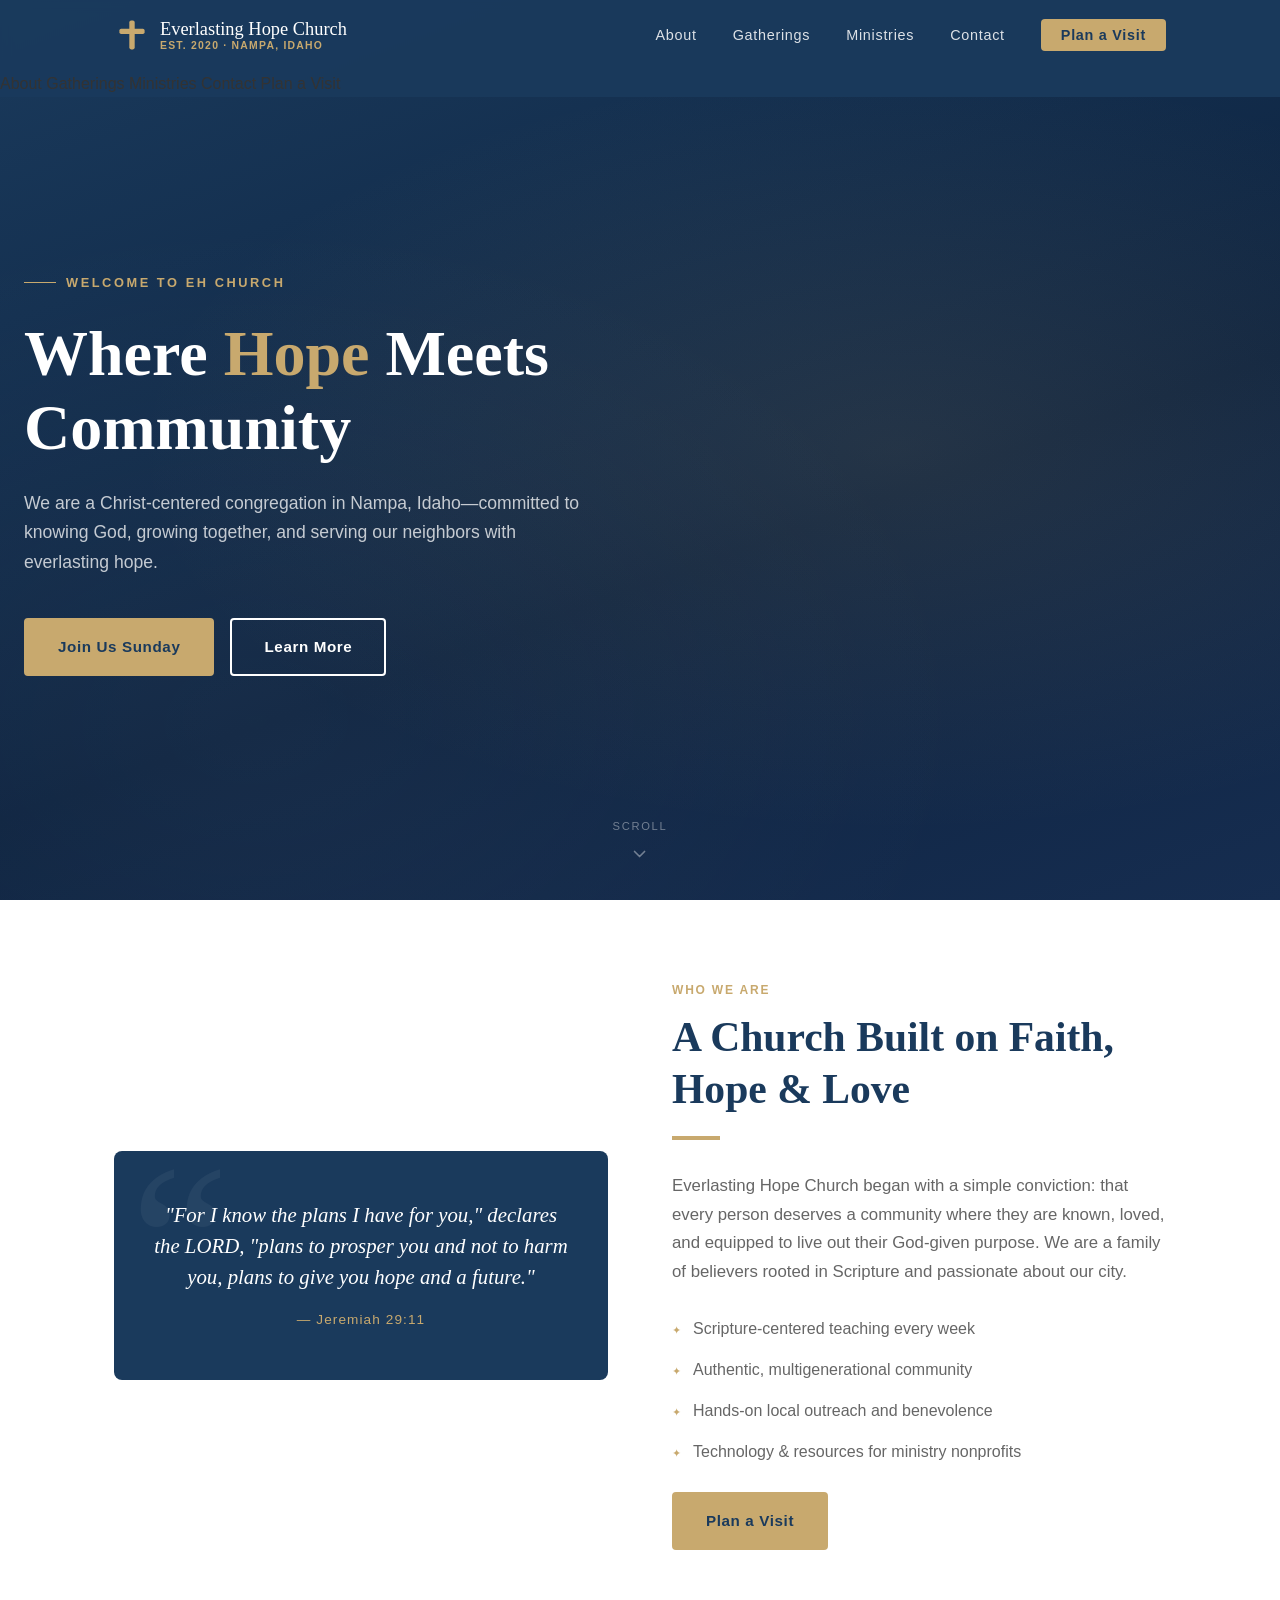
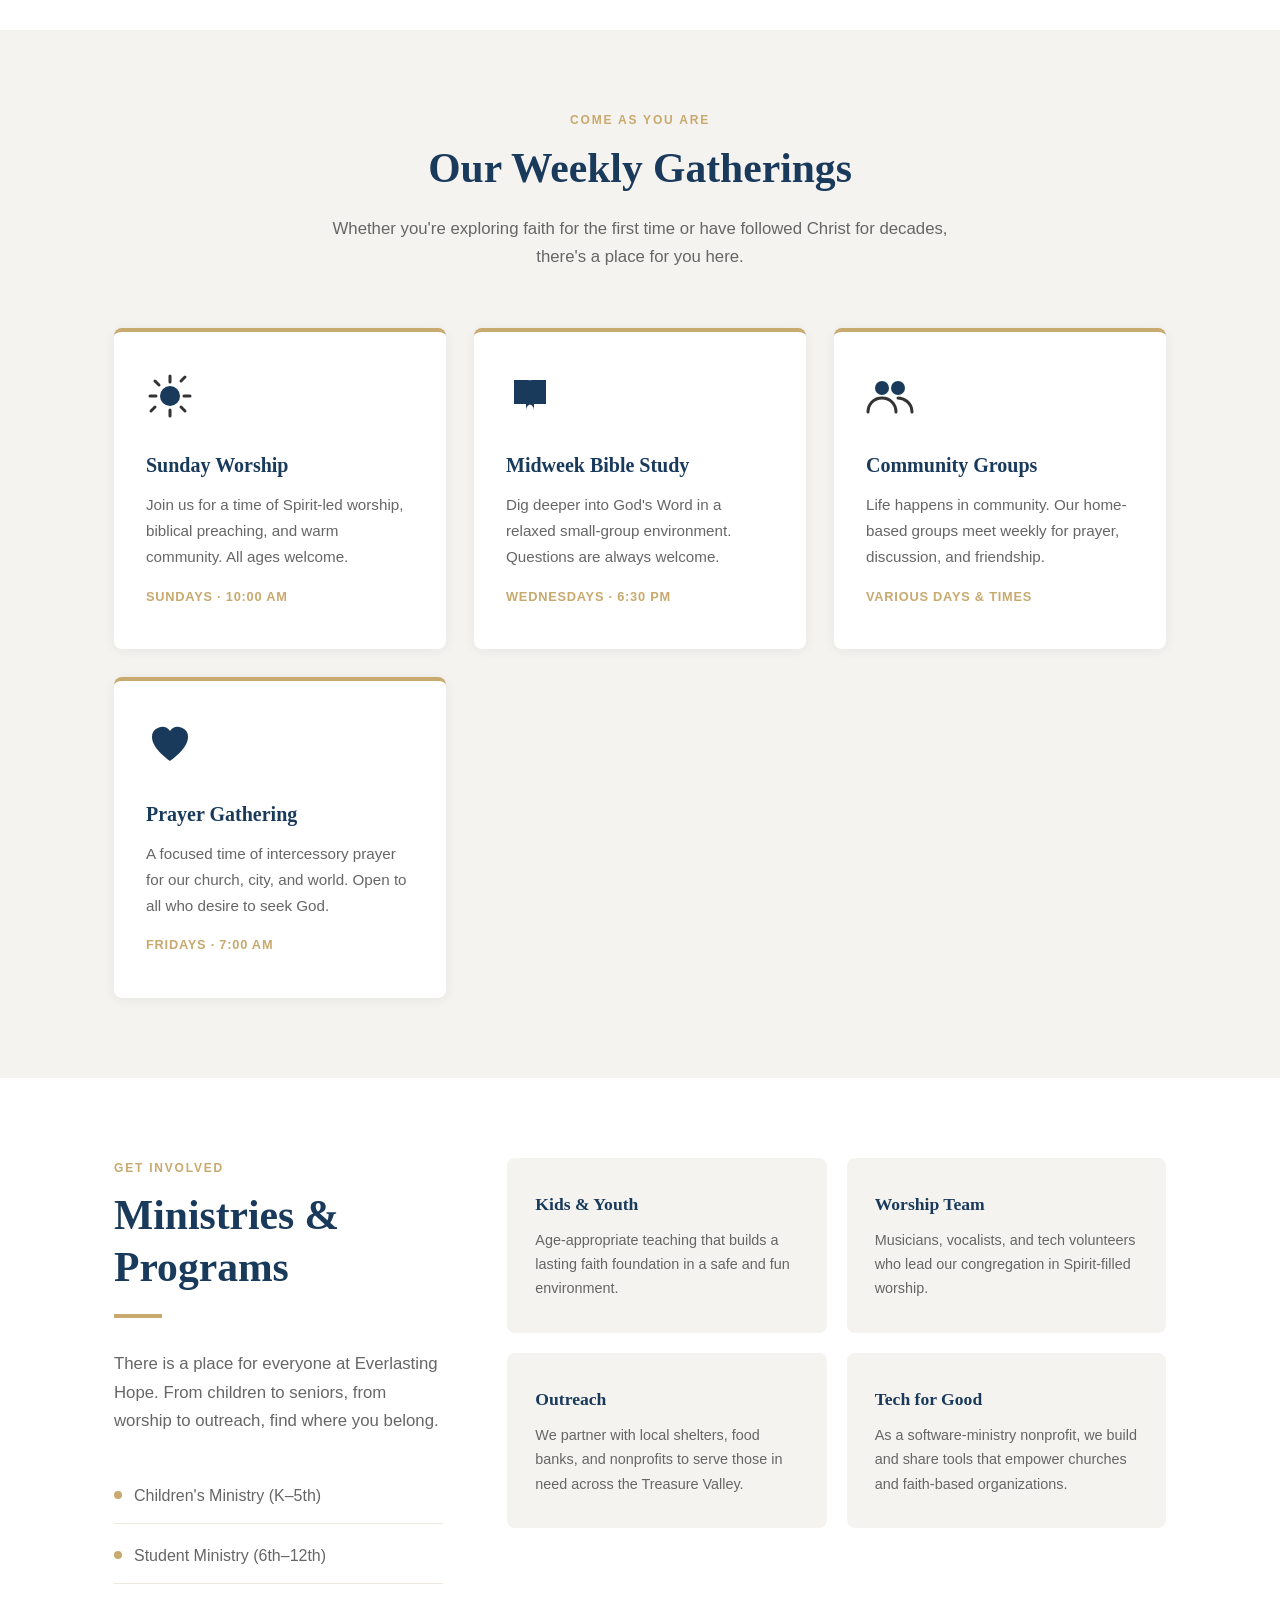
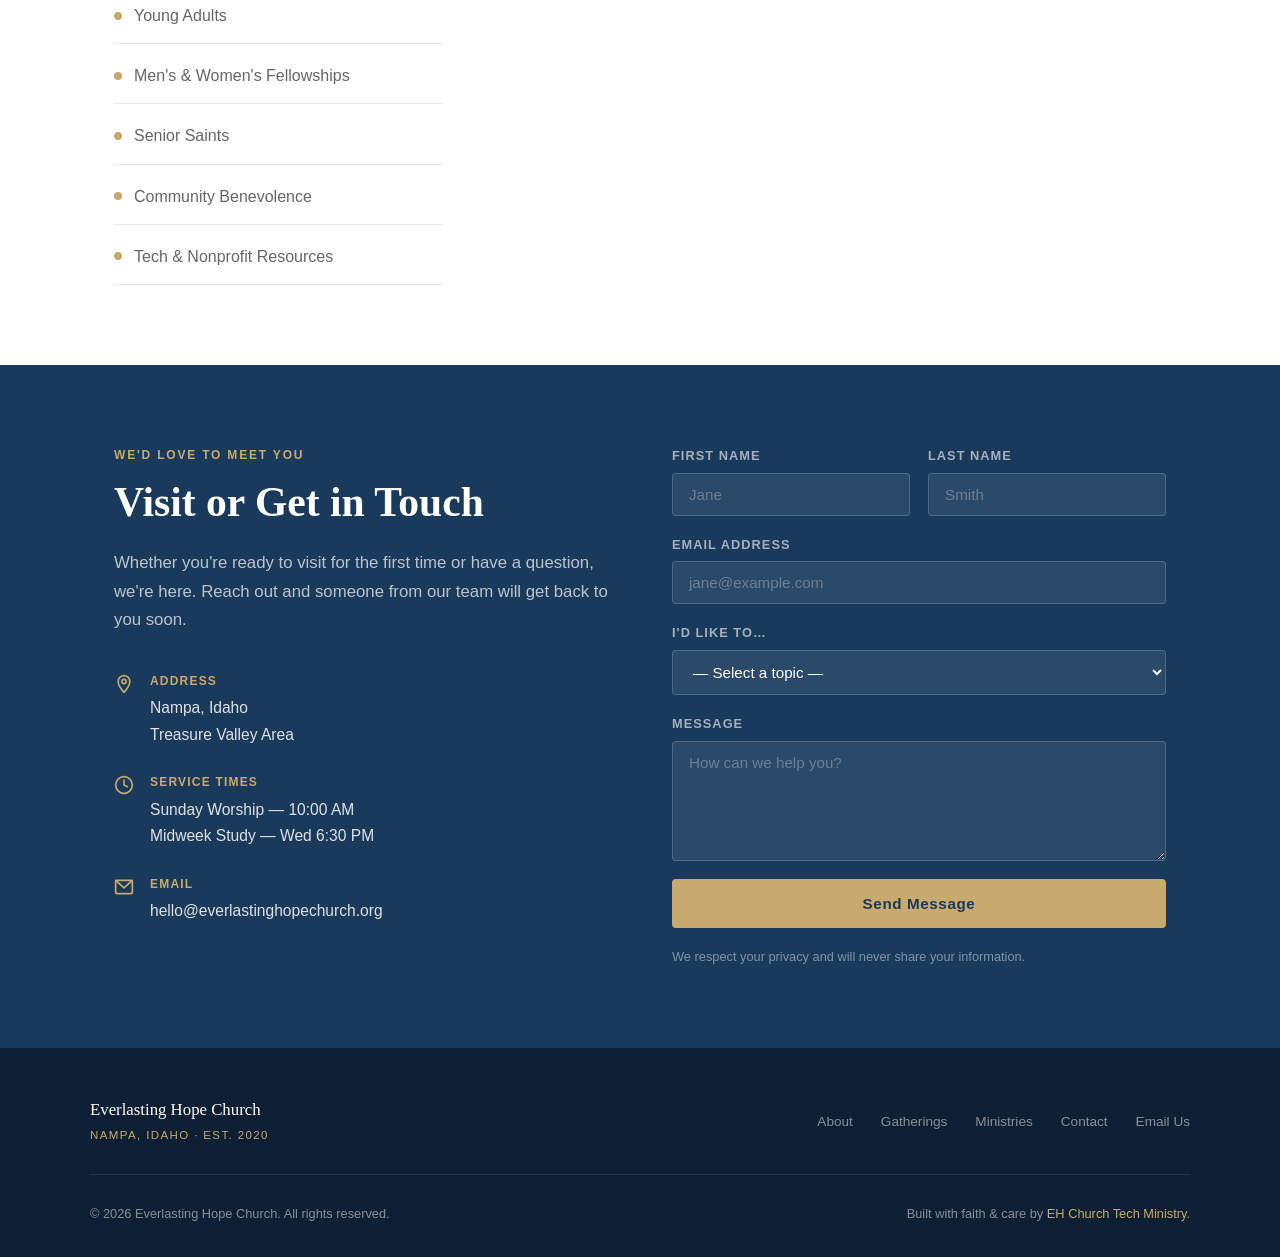
==== index.html @ 094ec0a5 "Add Everlasting Hope Church website (index.html, styles.css, script.js) Co-authored-by: tylerhuffake" ====
<!DOCTYPE html>
<html lang="en">
<head>
  <meta charset="UTF-8" />
  <meta name="viewport" content="width=device-width, initial-scale=1.0" />
  <meta name="description" content="Everlasting Hope Church — A community of faith, hope, and love in Christ. Join us for worship, community, and ministry." />
  <title>Everlasting Hope Church</title>
  <link rel="stylesheet" href="styles.css" />
  <link rel="icon" type="image/svg+xml" href="data:image/svg+xml,<svg xmlns='http://www.w3.org/2000/svg' viewBox='0 0 24 24'><rect width='24' height='24' rx='4' fill='%231a3a5c'/><path d='M12 3v18M7 8h10' stroke='%23c8a96e' stroke-width='2' stroke-linecap='round'/></svg>" />
</head>
<body>

  <!-- ===== Header / Navigation ===== -->
  <header class="site-header" role="banner">
    <div class="container">
      <nav class="nav" aria-label="Primary navigation">

        <a href="#home" class="nav-logo" aria-label="Everlasting Hope Church — home">
          <!-- Cross icon -->
          <svg class="nav-logo-icon" viewBox="0 0 40 40" xmlns="http://www.w3.org/2000/svg" aria-hidden="true">
            <rect x="17" y="4" width="6" height="32" rx="2"/>
            <rect x="6" y="13" width="28" height="6" rx="2"/>
          </svg>
          <div class="nav-logo-text">
            Everlasting Hope Church
            <span>Est. 2020 · Nampa, Idaho</span>
          </div>
        </a>

        <ul class="nav-links" role="list">
          <li><a href="#about">About</a></li>
          <li><a href="#services">Gatherings</a></li>
          <li><a href="#ministries">Ministries</a></li>
          <li><a href="#contact">Contact</a></li>
          <li><a href="#contact" class="nav-cta">Plan a Visit</a></li>
        </ul>

        <button class="nav-toggle" aria-label="Toggle menu" aria-expanded="false" aria-controls="mobile-menu">
          <span></span><span></span><span></span>
        </button>
      </nav>
    </div>

    <!-- Mobile menu -->
    <nav class="nav-mobile-menu" id="mobile-menu" aria-label="Mobile navigation">
      <a href="#about">About</a>
      <a href="#services">Gatherings</a>
      <a href="#ministries">Ministries</a>
      <a href="#contact">Contact</a>
      <a href="#contact">Plan a Visit</a>
    </nav>
  </header>

  <main>

    <!-- ===== Hero ===== -->
    <section id="home" class="hero" aria-label="Welcome">
      <div class="hero-content">
        <div class="hero-eyebrow">Welcome to EH Church</div>

        <h1 class="hero-title">
          Where <em>Hope</em> Meets<br />
          Community
        </h1>

        <p class="hero-desc">
          We are a Christ-centered congregation in Nampa, Idaho—committed to
          knowing God, growing together, and serving our neighbors with
          everlasting hope.
        </p>

        <div class="hero-actions">
          <a href="#services" class="btn btn-primary">Join Us Sunday</a>
          <a href="#about" class="btn btn-outline">Learn More</a>
        </div>
      </div>

      <div class="hero-scroll" aria-hidden="true">
        Scroll
        <svg viewBox="0 0 24 24" fill="none" xmlns="http://www.w3.org/2000/svg">
          <polyline points="6 9 12 15 18 9" stroke-width="2" stroke-linecap="round" stroke-linejoin="round"/>
        </svg>
      </div>
    </section>

    <!-- ===== About ===== -->
    <section id="about" class="about" aria-labelledby="about-title">
      <div class="container about-inner">

        <div class="about-visual">
          <div class="about-card">
            <p class="about-verse">
              "For I know the plans I have for you," declares the LORD,
              "plans to prosper you and not to harm you, plans to give you
              hope and a future."
            </p>
            <p class="about-verse-ref">— Jeremiah 29:11</p>
          </div>
        </div>

        <div class="about-text">
          <span class="section-label">Who We Are</span>
          <h2 class="section-title" id="about-title">A Church Built on Faith, Hope &amp; Love</h2>
          <div class="about-accent-bar"></div>
          <p class="section-body">
            Everlasting Hope Church began with a simple conviction: that every
            person deserves a community where they are known, loved, and
            equipped to live out their God-given purpose. We are a family of
            believers rooted in Scripture and passionate about our city.
          </p>

          <ul class="about-list" aria-label="Our core values">
            <li>Scripture-centered teaching every week</li>
            <li>Authentic, multigenerational community</li>
            <li>Hands-on local outreach and benevolence</li>
            <li>Technology &amp; resources for ministry nonprofits</li>
          </ul>

          <br />
          <a href="#contact" class="btn btn-primary">Plan a Visit</a>
        </div>

      </div>
    </section>

    <!-- ===== Services / Gatherings ===== -->
    <section id="services" class="services" aria-labelledby="services-title">
      <div class="container">
        <div class="services-header">
          <span class="section-label">Come As You Are</span>
          <h2 class="section-title" id="services-title">Our Weekly Gatherings</h2>
          <p class="section-body">
            Whether you're exploring faith for the first time or have followed
            Christ for decades, there's a place for you here.
          </p>
        </div>

        <div class="services-grid">

          <article class="service-card">
            <!-- Sun icon -->
            <svg class="service-icon" viewBox="0 0 48 48" xmlns="http://www.w3.org/2000/svg" aria-hidden="true">
              <circle cx="24" cy="24" r="10"/>
              <line x1="24" y1="4"  x2="24" y2="10" stroke="currentColor" stroke-width="3" stroke-linecap="round"/>
              <line x1="24" y1="38" x2="24" y2="44" stroke="currentColor" stroke-width="3" stroke-linecap="round"/>
              <line x1="4"  y1="24" x2="10" y2="24" stroke="currentColor" stroke-width="3" stroke-linecap="round"/>
              <line x1="38" y1="24" x2="44" y2="24" stroke="currentColor" stroke-width="3" stroke-linecap="round"/>
              <line x1="9"  y1="9"  x2="13" y2="13" stroke="currentColor" stroke-width="3" stroke-linecap="round"/>
              <line x1="35" y1="35" x2="39" y2="39" stroke="currentColor" stroke-width="3" stroke-linecap="round"/>
              <line x1="35" y1="9"  x2="39" y2="5"  stroke="currentColor" stroke-width="3" stroke-linecap="round"/>
              <line x1="9"  y1="35" x2="5"  y2="39" stroke="currentColor" stroke-width="3" stroke-linecap="round"/>
            </svg>
            <h3>Sunday Worship</h3>
            <p>Join us for a time of Spirit-led worship, biblical preaching, and warm community. All ages welcome.</p>
            <span class="service-time">Sundays · 10:00 AM</span>
          </article>

          <article class="service-card">
            <!-- Book icon -->
            <svg class="service-icon" viewBox="0 0 48 48" xmlns="http://www.w3.org/2000/svg" aria-hidden="true">
              <path d="M8 8h14a6 6 0 0 1 6 6v24a6 6 0 0 0-6-6H8V8z"/>
              <path d="M40 8H26a6 6 0 0 0-6 6v24a6 6 0 0 1 6-6h14V8z"/>
            </svg>
            <h3>Midweek Bible Study</h3>
            <p>Dig deeper into God's Word in a relaxed small-group environment. Questions are always welcome.</p>
            <span class="service-time">Wednesdays · 6:30 PM</span>
          </article>

          <article class="service-card">
            <!-- People icon -->
            <svg class="service-icon" viewBox="0 0 48 48" xmlns="http://www.w3.org/2000/svg" aria-hidden="true">
              <circle cx="16" cy="16" r="7"/>
              <circle cx="32" cy="16" r="7"/>
              <path d="M2 40c0-8 6-14 14-14s14 6 14 14" stroke="currentColor" stroke-width="3" fill="none" stroke-linecap="round"/>
              <path d="M32 26c5 0 14 4 14 14" stroke="currentColor" stroke-width="3" fill="none" stroke-linecap="round"/>
            </svg>
            <h3>Community Groups</h3>
            <p>Life happens in community. Our home-based groups meet weekly for prayer, discussion, and friendship.</p>
            <span class="service-time">Various days &amp; times</span>
          </article>

          <article class="service-card">
            <!-- Heart icon -->
            <svg class="service-icon" viewBox="0 0 48 48" xmlns="http://www.w3.org/2000/svg" aria-hidden="true">
              <path d="M24 40S6 28 6 16a10 10 0 0 1 18-6 10 10 0 0 1 18 6c0 12-18 24-18 24z"/>
            </svg>
            <h3>Prayer Gathering</h3>
            <p>A focused time of intercessory prayer for our church, city, and world. Open to all who desire to seek God.</p>
            <span class="service-time">Fridays · 7:00 AM</span>
          </article>

        </div>
      </div>
    </section>

    <!-- ===== Ministries ===== -->
    <section id="ministries" class="ministries" aria-labelledby="ministries-title">
      <div class="container ministries-inner">

        <div>
          <span class="section-label">Get Involved</span>
          <h2 class="section-title" id="ministries-title">Ministries &amp; Programs</h2>
          <div class="about-accent-bar"></div>
          <p class="section-body">
            There is a place for everyone at Everlasting Hope. From children
            to seniors, from worship to outreach, find where you belong.
          </p>
          <ul class="ministries-list" aria-label="Ministry list">
            <li>Children's Ministry (K–5th)</li>
            <li>Student Ministry (6th–12th)</li>
            <li>Young Adults</li>
            <li>Men's &amp; Women's Fellowships</li>
            <li>Senior Saints</li>
            <li>Community Benevolence</li>
            <li>Tech &amp; Nonprofit Resources</li>
          </ul>
        </div>

        <div class="min-cards">
          <div class="min-card">
            <h4>Kids &amp; Youth</h4>
            <p>Age-appropriate teaching that builds a lasting faith foundation in a safe and fun environment.</p>
          </div>
          <div class="min-card">
            <h4>Worship Team</h4>
            <p>Musicians, vocalists, and tech volunteers who lead our congregation in Spirit-filled worship.</p>
          </div>
          <div class="min-card">
            <h4>Outreach</h4>
            <p>We partner with local shelters, food banks, and nonprofits to serve those in need across the Treasure Valley.</p>
          </div>
          <div class="min-card">
            <h4>Tech for Good</h4>
            <p>As a software-ministry nonprofit, we build and share tools that empower churches and faith-based organizations.</p>
          </div>
        </div>

      </div>
    </section>

    <!-- ===== Contact ===== -->
    <section id="contact" class="contact" aria-labelledby="contact-title">
      <div class="container contact-inner">

        <div>
          <span class="section-label">We'd Love to Meet You</span>
          <h2 class="section-title" id="contact-title">Visit or Get in Touch</h2>
          <p class="section-body">
            Whether you're ready to visit for the first time or have a
            question, we're here. Reach out and someone from our team will
            get back to you soon.
          </p>

          <div class="contact-details">

            <div class="contact-item">
              <!-- Location icon -->
              <svg class="contact-item-icon" viewBox="0 0 24 24" fill="none" xmlns="http://www.w3.org/2000/svg" aria-hidden="true">
                <path d="M12 2C8.13 2 5 5.13 5 9c0 5.25 7 13 7 13s7-7.75 7-13c0-3.87-3.13-7-7-7z" stroke-width="2" stroke-linecap="round" stroke-linejoin="round"/>
                <circle cx="12" cy="9" r="2.5" stroke-width="2"/>
              </svg>
              <div>
                <div class="contact-item-label">Address</div>
                <div class="contact-item-value">Nampa, Idaho<br />Treasure Valley Area</div>
              </div>
            </div>

            <div class="contact-item">
              <!-- Clock icon -->
              <svg class="contact-item-icon" viewBox="0 0 24 24" fill="none" xmlns="http://www.w3.org/2000/svg" aria-hidden="true">
                <circle cx="12" cy="12" r="10" stroke-width="2"/>
                <polyline points="12 6 12 12 16 14" stroke-width="2" stroke-linecap="round" stroke-linejoin="round"/>
              </svg>
              <div>
                <div class="contact-item-label">Service Times</div>
                <div class="contact-item-value">Sunday Worship — 10:00 AM<br />Midweek Study — Wed 6:30 PM</div>
              </div>
            </div>

            <div class="contact-item">
              <!-- Email icon -->
              <svg class="contact-item-icon" viewBox="0 0 24 24" fill="none" xmlns="http://www.w3.org/2000/svg" aria-hidden="true">
                <rect x="2" y="4" width="20" height="16" rx="2" stroke-width="2"/>
                <polyline points="2 4 12 13 22 4" stroke-width="2" stroke-linecap="round" stroke-linejoin="round"/>
              </svg>
              <div>
                <div class="contact-item-label">Email</div>
                <div class="contact-item-value">
                  <a href="mailto:hello@everlastinghopechurch.org" style="color:rgba(255,255,255,0.85);">hello@everlastinghopechurch.org</a>
                </div>
              </div>
            </div>

          </div>
        </div>

        <!-- Contact Form -->
        <form class="contact-form" aria-label="Contact form" novalidate>
          <div class="form-row">
            <div class="form-group">
              <label for="first-name">First Name</label>
              <input type="text" id="first-name" name="first_name" placeholder="Jane" required />
            </div>
            <div class="form-group">
              <label for="last-name">Last Name</label>
              <input type="text" id="last-name" name="last_name" placeholder="Smith" required />
            </div>
          </div>

          <div class="form-group">
            <label for="email">Email Address</label>
            <input type="email" id="email" name="email" placeholder="jane@example.com" required />
          </div>

          <div class="form-group">
            <label for="topic">I'd like to…</label>
            <select id="topic" name="topic">
              <option value="">— Select a topic —</option>
              <option value="visit">Plan my first visit</option>
              <option value="prayer">Request prayer</option>
              <option value="ministries">Learn about ministries</option>
              <option value="tech">Tech &amp; nonprofit resources</option>
              <option value="other">Something else</option>
            </select>
          </div>

          <div class="form-group">
            <label for="message">Message</label>
            <textarea id="message" name="message" placeholder="How can we help you?"></textarea>
          </div>

          <button type="submit" class="btn btn-primary">Send Message</button>
          <p class="form-notice">We respect your privacy and will never share your information.</p>
        </form>

      </div>
    </section>

  </main>

  <!-- ===== Footer ===== -->
  <footer class="site-footer" role="contentinfo">
    <div class="footer-inner">
      <div class="footer-brand">
        Everlasting Hope Church
        <span>Nampa, Idaho · Est. 2020</span>
      </div>
      <ul class="footer-links" role="list">
        <li><a href="#about">About</a></li>
        <li><a href="#services">Gatherings</a></li>
        <li><a href="#ministries">Ministries</a></li>
        <li><a href="#contact">Contact</a></li>
        <li><a href="mailto:hello@everlastinghopechurch.org">Email Us</a></li>
      </ul>
    </div>
    <div class="footer-bottom">
      <p>&copy; <span id="year">2026</span> Everlasting Hope Church. All rights reserved.</p>
      <p>Built with faith &amp; care by <a href="#home">EH Church Tech Ministry</a>.</p>
    </div>
  </footer>

  <script src="script.js"></script>
  <script>document.getElementById('year').textContent = new Date().getFullYear();</script>

</body>
</html>
---- styles.css ----
/* ===== Base & Reset ===== */
*, *::before, *::after {
  box-sizing: border-box;
  margin: 0;
  padding: 0;
}

:root {
  --color-primary:   #1a3a5c;
  --color-accent:    #c8a96e;
  --color-light:     #f5f3ef;
  --color-white:     #ffffff;
  --color-text:      #333333;
  --color-muted:     #666666;
  --font-heading:    'Georgia', serif;
  --font-body:       'Helvetica Neue', Arial, sans-serif;
  --max-width:       1100px;
  --section-padding: 80px 24px;
}

html {
  scroll-behavior: smooth;
}

body {
  font-family: var(--font-body);
  color: var(--color-text);
  background-color: var(--color-white);
  line-height: 1.7;
}

img {
  max-width: 100%;
  display: block;
}

a {
  color: inherit;
  text-decoration: none;
}

/* ===== Utility ===== */
.container {
  max-width: var(--max-width);
  margin: 0 auto;
  padding: 0 24px;
}

.section-label {
  display: block;
  font-size: 0.75rem;
  letter-spacing: 0.15em;
  text-transform: uppercase;
  color: var(--color-accent);
  margin-bottom: 12px;
  font-weight: 600;
}

.section-title {
  font-family: var(--font-heading);
  font-size: clamp(1.8rem, 4vw, 2.6rem);
  color: var(--color-primary);
  line-height: 1.25;
  margin-bottom: 20px;
}

.section-body {
  color: var(--color-muted);
  max-width: 640px;
  font-size: 1.05rem;
}

.btn {
  display: inline-block;
  padding: 14px 32px;
  border-radius: 4px;
  font-size: 0.95rem;
  font-weight: 600;
  letter-spacing: 0.04em;
  cursor: pointer;
  transition: background 0.2s, color 0.2s, transform 0.15s;
  border: 2px solid transparent;
}

.btn:hover {
  transform: translateY(-2px);
}

.btn-primary {
  background: var(--color-accent);
  color: var(--color-primary);
  border-color: var(--color-accent);
}

.btn-primary:hover {
  background: #b8945a;
  border-color: #b8945a;
}

.btn-outline {
  background: transparent;
  color: var(--color-white);
  border-color: var(--color-white);
}

.btn-outline:hover {
  background: rgba(255,255,255,0.15);
}

/* ===== Navigation ===== */
.site-header {
  position: fixed;
  top: 0;
  width: 100%;
  z-index: 100;
  background: rgba(26, 58, 92, 0.97);
  backdrop-filter: blur(6px);
  transition: box-shadow 0.3s;
}

.site-header.scrolled {
  box-shadow: 0 2px 16px rgba(0,0,0,0.25);
}

.nav {
  display: flex;
  align-items: center;
  justify-content: space-between;
  height: 70px;
}

.nav-logo {
  display: flex;
  align-items: center;
  gap: 10px;
}

.nav-logo-icon {
  width: 36px;
  height: 36px;
  fill: var(--color-accent);
}

.nav-logo-text {
  font-family: var(--font-heading);
  font-size: 1.15rem;
  color: var(--color-white);
  line-height: 1.2;
}

.nav-logo-text span {
  display: block;
  font-size: 0.65rem;
  letter-spacing: 0.12em;
  text-transform: uppercase;
  color: var(--color-accent);
  font-family: var(--font-body);
  font-weight: 600;
}

.nav-links {
  display: flex;
  gap: 36px;
  list-style: none;
}

.nav-links a {
  color: rgba(255,255,255,0.85);
  font-size: 0.9rem;
  letter-spacing: 0.05em;
  transition: color 0.2s;
}

.nav-links a:hover {
  color: var(--color-accent);
}

.nav-cta {
  background: var(--color-accent);
  color: var(--color-primary) !important;
  padding: 8px 20px;
  border-radius: 4px;
  font-weight: 600;
  transition: background 0.2s !important;
}

.nav-cta:hover {
  background: #b8945a;
  color: var(--color-primary) !important;
}

/* Mobile nav toggle */
.nav-toggle {
  display: none;
  flex-direction: column;
  gap: 5px;
  background: none;
  border: none;
  cursor: pointer;
  padding: 4px;
}

.nav-toggle span {
  display: block;
  width: 24px;
  height: 2px;
  background: var(--color-white);
  transition: all 0.3s;
}

.nav-toggle.open span:nth-child(1) { transform: translateY(7px) rotate(45deg); }
.nav-toggle.open span:nth-child(2) { opacity: 0; }
.nav-toggle.open span:nth-child(3) { transform: translateY(-7px) rotate(-45deg); }

/* ===== Hero ===== */
.hero {
  min-height: 100vh;
  background: linear-gradient(160deg, var(--color-primary) 0%, #0d2340 60%, #162d50 100%);
  display: flex;
  align-items: center;
  position: relative;
  overflow: hidden;
  padding: 100px 24px 60px;
}

.hero::before {
  content: '';
  position: absolute;
  inset: 0;
  background:
    radial-gradient(ellipse at 70% 50%, rgba(200,169,110,0.12) 0%, transparent 60%),
    radial-gradient(ellipse at 20% 80%, rgba(255,255,255,0.04) 0%, transparent 50%);
}

.hero-content {
  position: relative;
  max-width: 700px;
}

.hero-eyebrow {
  display: inline-flex;
  align-items: center;
  gap: 10px;
  font-size: 0.8rem;
  letter-spacing: 0.2em;
  text-transform: uppercase;
  color: var(--color-accent);
  font-weight: 600;
  margin-bottom: 24px;
}

.hero-eyebrow::before {
  content: '';
  display: block;
  width: 32px;
  height: 1px;
  background: var(--color-accent);
}

.hero-title {
  font-family: var(--font-heading);
  font-size: clamp(2.4rem, 6vw, 4rem);
  color: var(--color-white);
  line-height: 1.15;
  margin-bottom: 24px;
}

.hero-title em {
  color: var(--color-accent);
  font-style: normal;
}

.hero-desc {
  color: rgba(255,255,255,0.75);
  font-size: 1.1rem;
  margin-bottom: 40px;
  max-width: 560px;
}

.hero-actions {
  display: flex;
  gap: 16px;
  flex-wrap: wrap;
}

.hero-scroll {
  position: absolute;
  bottom: 36px;
  left: 50%;
  transform: translateX(-50%);
  display: flex;
  flex-direction: column;
  align-items: center;
  gap: 8px;
  color: rgba(255,255,255,0.4);
  font-size: 0.7rem;
  letter-spacing: 0.15em;
  text-transform: uppercase;
  animation: bounce 2s infinite;
}

.hero-scroll svg {
  width: 20px;
  height: 20px;
  stroke: rgba(255,255,255,0.4);
}

@keyframes bounce {
  0%, 100% { transform: translateX(-50%) translateY(0); }
  50%       { transform: translateX(-50%) translateY(8px); }
}

/* ===== Welcome / About ===== */
.about {
  padding: var(--section-padding);
  background: var(--color-white);
}

.about-inner {
  display: grid;
  grid-template-columns: 1fr 1fr;
  gap: 64px;
  align-items: center;
}

.about-visual {
  position: relative;
}

.about-card {
  background: var(--color-primary);
  border-radius: 8px;
  padding: 48px 40px;
  color: var(--color-white);
  text-align: center;
  position: relative;
  overflow: hidden;
}

.about-card::before {
  content: '\201C';
  font-family: var(--font-heading);
  font-size: 14rem;
  line-height: 1;
  color: rgba(255,255,255,0.05);
  position: absolute;
  top: -20px;
  left: 16px;
}

.about-verse {
  font-family: var(--font-heading);
  font-size: 1.3rem;
  line-height: 1.5;
  font-style: italic;
  position: relative;
  z-index: 1;
  margin-bottom: 16px;
}

.about-verse-ref {
  font-size: 0.85rem;
  color: var(--color-accent);
  letter-spacing: 0.08em;
}

.about-accent-bar {
  width: 48px;
  height: 4px;
  background: var(--color-accent);
  margin-bottom: 32px;
}

.about-list {
  list-style: none;
  margin-top: 28px;
  display: flex;
  flex-direction: column;
  gap: 14px;
}

.about-list li {
  display: flex;
  align-items: flex-start;
  gap: 12px;
  color: var(--color-muted);
  font-size: 1rem;
}

.about-list li::before {
  content: '✦';
  color: var(--color-accent);
  font-size: 0.7rem;
  margin-top: 6px;
  flex-shrink: 0;
}

/* ===== Services / Gatherings ===== */
.services {
  padding: var(--section-padding);
  background: var(--color-light);
}

.services-header {
  text-align: center;
  margin-bottom: 56px;
}

.services-header .section-body {
  margin: 0 auto;
  text-align: center;
}

.services-grid {
  display: grid;
  grid-template-columns: repeat(auto-fit, minmax(260px, 1fr));
  gap: 28px;
}

.service-card {
  background: var(--color-white);
  border-radius: 8px;
  padding: 40px 32px;
  box-shadow: 0 2px 12px rgba(0,0,0,0.06);
  border-top: 4px solid var(--color-accent);
  transition: transform 0.2s, box-shadow 0.2s;
}

.service-card:hover {
  transform: translateY(-4px);
  box-shadow: 0 8px 28px rgba(0,0,0,0.1);
}

.service-icon {
  width: 48px;
  height: 48px;
  margin-bottom: 20px;
  fill: var(--color-primary);
}

.service-card h3 {
  font-family: var(--font-heading);
  font-size: 1.25rem;
  color: var(--color-primary);
  margin-bottom: 10px;
}

.service-card p {
  color: var(--color-muted);
  font-size: 0.95rem;
}

.service-time {
  display: inline-block;
  margin-top: 16px;
  font-size: 0.8rem;
  font-weight: 600;
  letter-spacing: 0.06em;
  color: var(--color-accent);
  text-transform: uppercase;
}

/* ===== Ministries ===== */
.ministries {
  padding: var(--section-padding);
  background: var(--color-white);
}

.ministries-inner {
  display: grid;
  grid-template-columns: 1fr 2fr;
  gap: 64px;
  align-items: start;
}

.ministries-list {
  list-style: none;
  display: flex;
  flex-direction: column;
  gap: 4px;
  margin-top: 32px;
}

.ministries-list li {
  padding: 14px 0;
  border-bottom: 1px solid #ede9e2;
  color: var(--color-muted);
  font-size: 1rem;
  display: flex;
  align-items: center;
  gap: 12px;
}

.ministries-list li::before {
  content: '';
  display: block;
  width: 8px;
  height: 8px;
  border-radius: 50%;
  background: var(--color-accent);
  flex-shrink: 0;
}

.min-cards {
  display: grid;
  grid-template-columns: 1fr 1fr;
  gap: 20px;
}

.min-card {
  background: var(--color-light);
  border-radius: 8px;
  padding: 32px 28px;
}

.min-card h4 {
  font-family: var(--font-heading);
  font-size: 1.1rem;
  color: var(--color-primary);
  margin-bottom: 8px;
}

.min-card p {
  font-size: 0.9rem;
  color: var(--color-muted);
}

/* ===== Contact ===== */
.contact {
  padding: var(--section-padding);
  background: var(--color-primary);
  color: var(--color-white);
}

.contact-inner {
  display: grid;
  grid-template-columns: 1fr 1fr;
  gap: 64px;
  align-items: start;
}

.contact .section-title {
  color: var(--color-white);
}

.contact .section-body {
  color: rgba(255,255,255,0.7);
}

.contact-details {
  margin-top: 36px;
  display: flex;
  flex-direction: column;
  gap: 24px;
}

.contact-item {
  display: flex;
  align-items: flex-start;
  gap: 16px;
}

.contact-item-icon {
  width: 20px;
  height: 20px;
  stroke: var(--color-accent);
  flex-shrink: 0;
  margin-top: 3px;
}

.contact-item-label {
  font-size: 0.75rem;
  letter-spacing: 0.1em;
  text-transform: uppercase;
  color: var(--color-accent);
  font-weight: 600;
  margin-bottom: 4px;
}

.contact-item-value {
  color: rgba(255,255,255,0.85);
  font-size: 0.975rem;
}

/* Contact Form */
.contact-form {
  display: flex;
  flex-direction: column;
  gap: 18px;
}

.form-row {
  display: grid;
  grid-template-columns: 1fr 1fr;
  gap: 18px;
}

.form-group {
  display: flex;
  flex-direction: column;
  gap: 6px;
}

.form-group label {
  font-size: 0.8rem;
  letter-spacing: 0.08em;
  text-transform: uppercase;
  color: rgba(255,255,255,0.6);
  font-weight: 600;
}

.form-group input,
.form-group textarea,
.form-group select {
  background: rgba(255,255,255,0.08);
  border: 1px solid rgba(255,255,255,0.18);
  border-radius: 4px;
  padding: 12px 16px;
  color: var(--color-white);
  font-family: var(--font-body);
  font-size: 0.95rem;
  transition: border-color 0.2s, background 0.2s;
  outline: none;
  width: 100%;
}

.form-group input::placeholder,
.form-group textarea::placeholder {
  color: rgba(255,255,255,0.3);
}

.form-group input:focus,
.form-group textarea:focus,
.form-group select:focus {
  border-color: var(--color-accent);
  background: rgba(255,255,255,0.12);
}

.form-group select option {
  background: var(--color-primary);
  color: var(--color-white);
}

.form-group textarea {
  resize: vertical;
  min-height: 120px;
}

.form-notice {
  font-size: 0.8rem;
  color: rgba(255,255,255,0.45);
}

/* ===== Footer ===== */
.site-footer {
  background: #0d1f33;
  padding: 48px 24px 32px;
  color: rgba(255,255,255,0.5);
}

.footer-inner {
  display: flex;
  align-items: center;
  justify-content: space-between;
  flex-wrap: wrap;
  gap: 20px;
  max-width: var(--max-width);
  margin: 0 auto;
  padding-bottom: 28px;
  border-bottom: 1px solid rgba(255,255,255,0.08);
  margin-bottom: 28px;
}

.footer-brand {
  font-family: var(--font-heading);
  font-size: 1.05rem;
  color: var(--color-white);
}

.footer-brand span {
  display: block;
  font-family: var(--font-body);
  font-size: 0.72rem;
  letter-spacing: 0.12em;
  text-transform: uppercase;
  color: var(--color-accent);
  margin-top: 2px;
}

.footer-links {
  display: flex;
  gap: 28px;
  list-style: none;
  flex-wrap: wrap;
}

.footer-links a {
  font-size: 0.85rem;
  color: rgba(255,255,255,0.5);
  transition: color 0.2s;
}

.footer-links a:hover {
  color: var(--color-accent);
}

.footer-bottom {
  max-width: var(--max-width);
  margin: 0 auto;
  display: flex;
  align-items: center;
  justify-content: space-between;
  flex-wrap: wrap;
  gap: 12px;
  font-size: 0.8rem;
}

.footer-bottom a {
  color: var(--color-accent);
}

/* ===== Responsive ===== */
@media (max-width: 768px) {
  :root {
    --section-padding: 60px 20px;
  }

  .nav-links { display: none; }

  .nav-mobile-menu {
    display: none;
    flex-direction: column;
    gap: 4px;
    background: var(--color-primary);
    padding: 16px 24px 24px;
    border-top: 1px solid rgba(255,255,255,0.1);
  }

  .nav-mobile-menu.open { display: flex; }

  .nav-mobile-menu a {
    color: rgba(255,255,255,0.85);
    font-size: 1rem;
    padding: 10px 0;
    border-bottom: 1px solid rgba(255,255,255,0.07);
  }

  .nav-toggle { display: flex; }

  .about-inner,
  .contact-inner,
  .ministries-inner {
    grid-template-columns: 1fr;
    gap: 40px;
  }

  .min-cards,
  .form-row {
    grid-template-columns: 1fr;
  }

  .hero-actions {
    flex-direction: column;
    align-items: flex-start;
  }

  .footer-inner {
    flex-direction: column;
    align-items: flex-start;
  }

  .footer-bottom {
    flex-direction: column;
    align-items: flex-start;
  }
}

@media (max-width: 480px) {
  .services-grid {
    grid-template-columns: 1fr;
  }
}
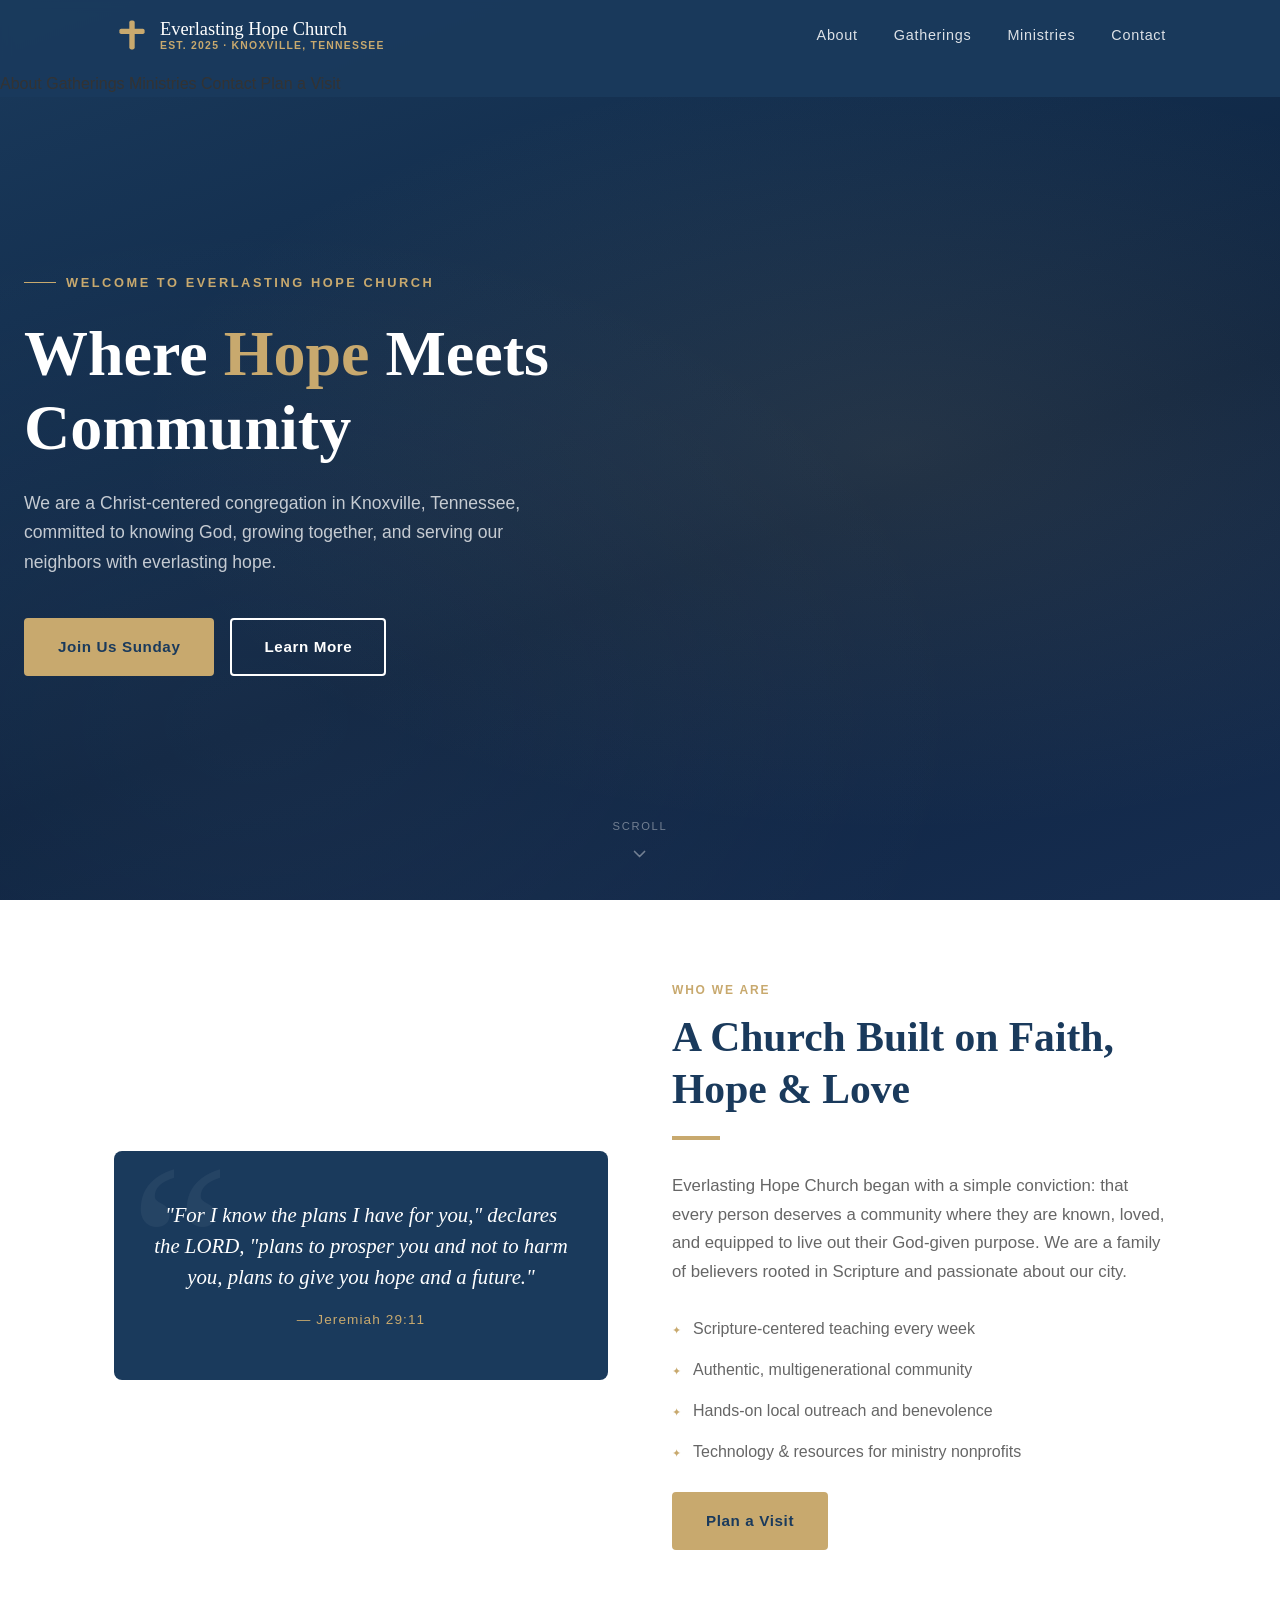
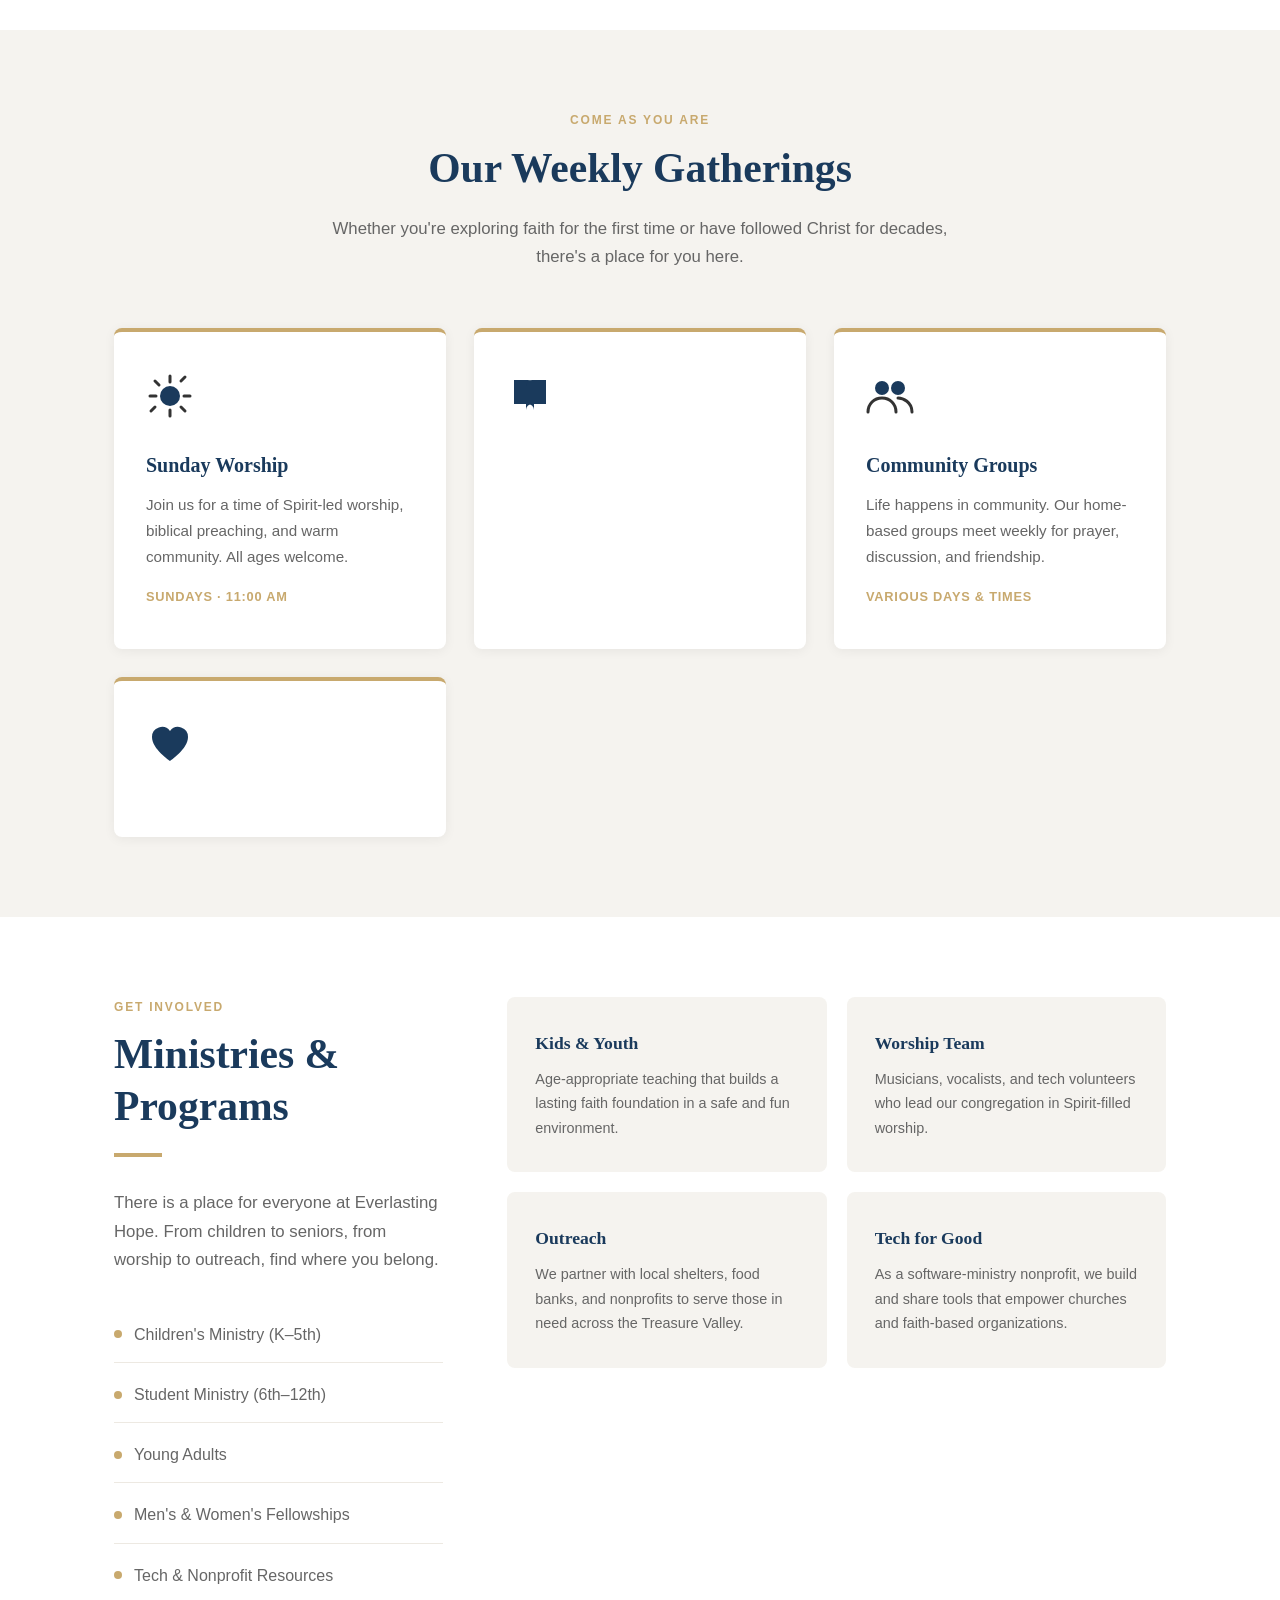
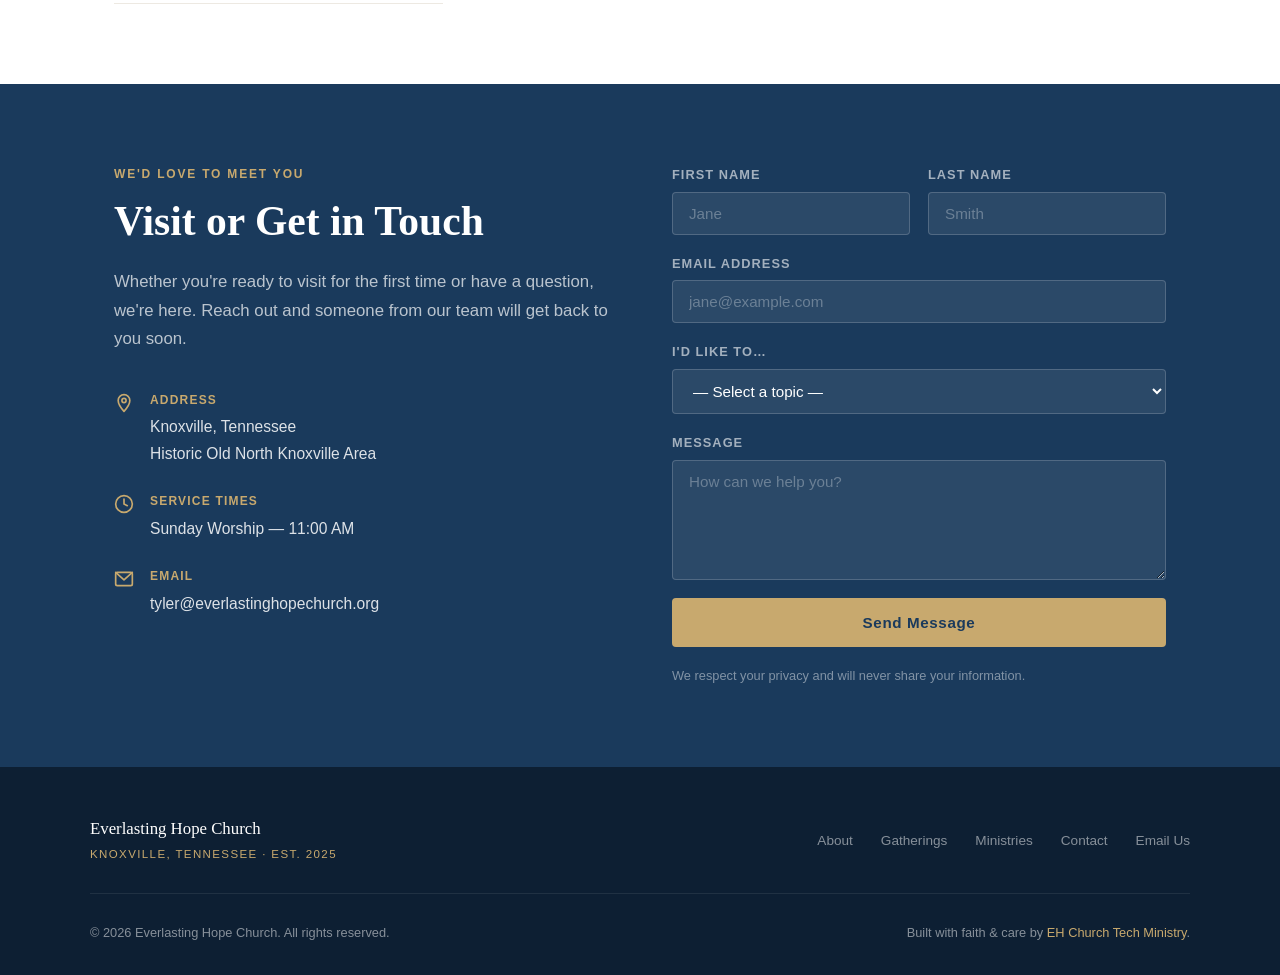
==== commit b31f67ce: "Update church location and service details" ====
--- a/index.html
+++ b/index.html
@@ -23,7 +23,7 @@
           </svg>
           <div class="nav-logo-text">
             Everlasting Hope Church
-            <span>Est. 2020 · Nampa, Idaho</span>
+            <span>Est. 2025 · Knoxville, Tennessee</span>
           </div>
         </a>
 
@@ -32,7 +32,6 @@
           <li><a href="#services">Gatherings</a></li>
           <li><a href="#ministries">Ministries</a></li>
           <li><a href="#contact">Contact</a></li>
-          <li><a href="#contact" class="nav-cta">Plan a Visit</a></li>
         </ul>
 
         <button class="nav-toggle" aria-label="Toggle menu" aria-expanded="false" aria-controls="mobile-menu">
@@ -56,7 +55,7 @@
     <!-- ===== Hero ===== -->
     <section id="home" class="hero" aria-label="Welcome">
       <div class="hero-content">
-        <div class="hero-eyebrow">Welcome to EH Church</div>
+        <div class="hero-eyebrow">Welcome to Everlasting Hope Church</div>
 
         <h1 class="hero-title">
           Where <em>Hope</em> Meets<br />
@@ -64,7 +63,7 @@
         </h1>
 
         <p class="hero-desc">
-          We are a Christ-centered congregation in Nampa, Idaho—committed to
+          We are a Christ-centered congregation in Knoxville, Tennessee, committed to
           knowing God, growing together, and serving our neighbors with
           everlasting hope.
         </p>
@@ -152,7 +151,7 @@
             </svg>
             <h3>Sunday Worship</h3>
             <p>Join us for a time of Spirit-led worship, biblical preaching, and warm community. All ages welcome.</p>
-            <span class="service-time">Sundays · 10:00 AM</span>
+            <span class="service-time">Sundays · 11:00 AM</span>
           </article>
 
           <article class="service-card">
@@ -161,9 +160,6 @@
               <path d="M8 8h14a6 6 0 0 1 6 6v24a6 6 0 0 0-6-6H8V8z"/>
               <path d="M40 8H26a6 6 0 0 0-6 6v24a6 6 0 0 1 6-6h14V8z"/>
             </svg>
-            <h3>Midweek Bible Study</h3>
-            <p>Dig deeper into God's Word in a relaxed small-group environment. Questions are always welcome.</p>
-            <span class="service-time">Wednesdays · 6:30 PM</span>
           </article>
 
           <article class="service-card">
@@ -184,9 +180,6 @@
             <svg class="service-icon" viewBox="0 0 48 48" xmlns="http://www.w3.org/2000/svg" aria-hidden="true">
               <path d="M24 40S6 28 6 16a10 10 0 0 1 18-6 10 10 0 0 1 18 6c0 12-18 24-18 24z"/>
             </svg>
-            <h3>Prayer Gathering</h3>
-            <p>A focused time of intercessory prayer for our church, city, and world. Open to all who desire to seek God.</p>
-            <span class="service-time">Fridays · 7:00 AM</span>
           </article>
 
         </div>
@@ -210,8 +203,6 @@
             <li>Student Ministry (6th–12th)</li>
             <li>Young Adults</li>
             <li>Men's &amp; Women's Fellowships</li>
-            <li>Senior Saints</li>
-            <li>Community Benevolence</li>
             <li>Tech &amp; Nonprofit Resources</li>
           </ul>
         </div>
@@ -261,7 +252,7 @@
               </svg>
               <div>
                 <div class="contact-item-label">Address</div>
-                <div class="contact-item-value">Nampa, Idaho<br />Treasure Valley Area</div>
+                <div class="contact-item-value">Knoxville, Tennessee<br />Historic Old North Knoxville Area</div>
               </div>
             </div>
 
@@ -273,7 +264,7 @@
               </svg>
               <div>
                 <div class="contact-item-label">Service Times</div>
-                <div class="contact-item-value">Sunday Worship — 10:00 AM<br />Midweek Study — Wed 6:30 PM</div>
+                <div class="contact-item-value">Sunday Worship — 11:00 AM<br /></div>
               </div>
             </div>
 
@@ -286,7 +277,7 @@
               <div>
                 <div class="contact-item-label">Email</div>
                 <div class="contact-item-value">
-                  <a href="mailto:hello@everlastinghopechurch.org" style="color:rgba(255,255,255,0.85);">hello@everlastinghopechurch.org</a>
+                  <a href="mailto:hello@everlastinghopechurch.org" style="color:rgba(255,255,255,0.85);">tyler@everlastinghopechurch.org</a>
                 </div>
               </div>
             </div>
@@ -343,14 +334,14 @@
     <div class="footer-inner">
       <div class="footer-brand">
         Everlasting Hope Church
-        <span>Nampa, Idaho · Est. 2020</span>
+        <span>Knoxville, Tennessee · Est. 2025</span>
       </div>
       <ul class="footer-links" role="list">
         <li><a href="#about">About</a></li>
         <li><a href="#services">Gatherings</a></li>
         <li><a href="#ministries">Ministries</a></li>
         <li><a href="#contact">Contact</a></li>
-        <li><a href="mailto:hello@everlastinghopechurch.org">Email Us</a></li>
+        <li><a href="mailto:church@everlastinghopechurch.org">Email Us</a></li>
       </ul>
     </div>
     <div class="footer-bottom">
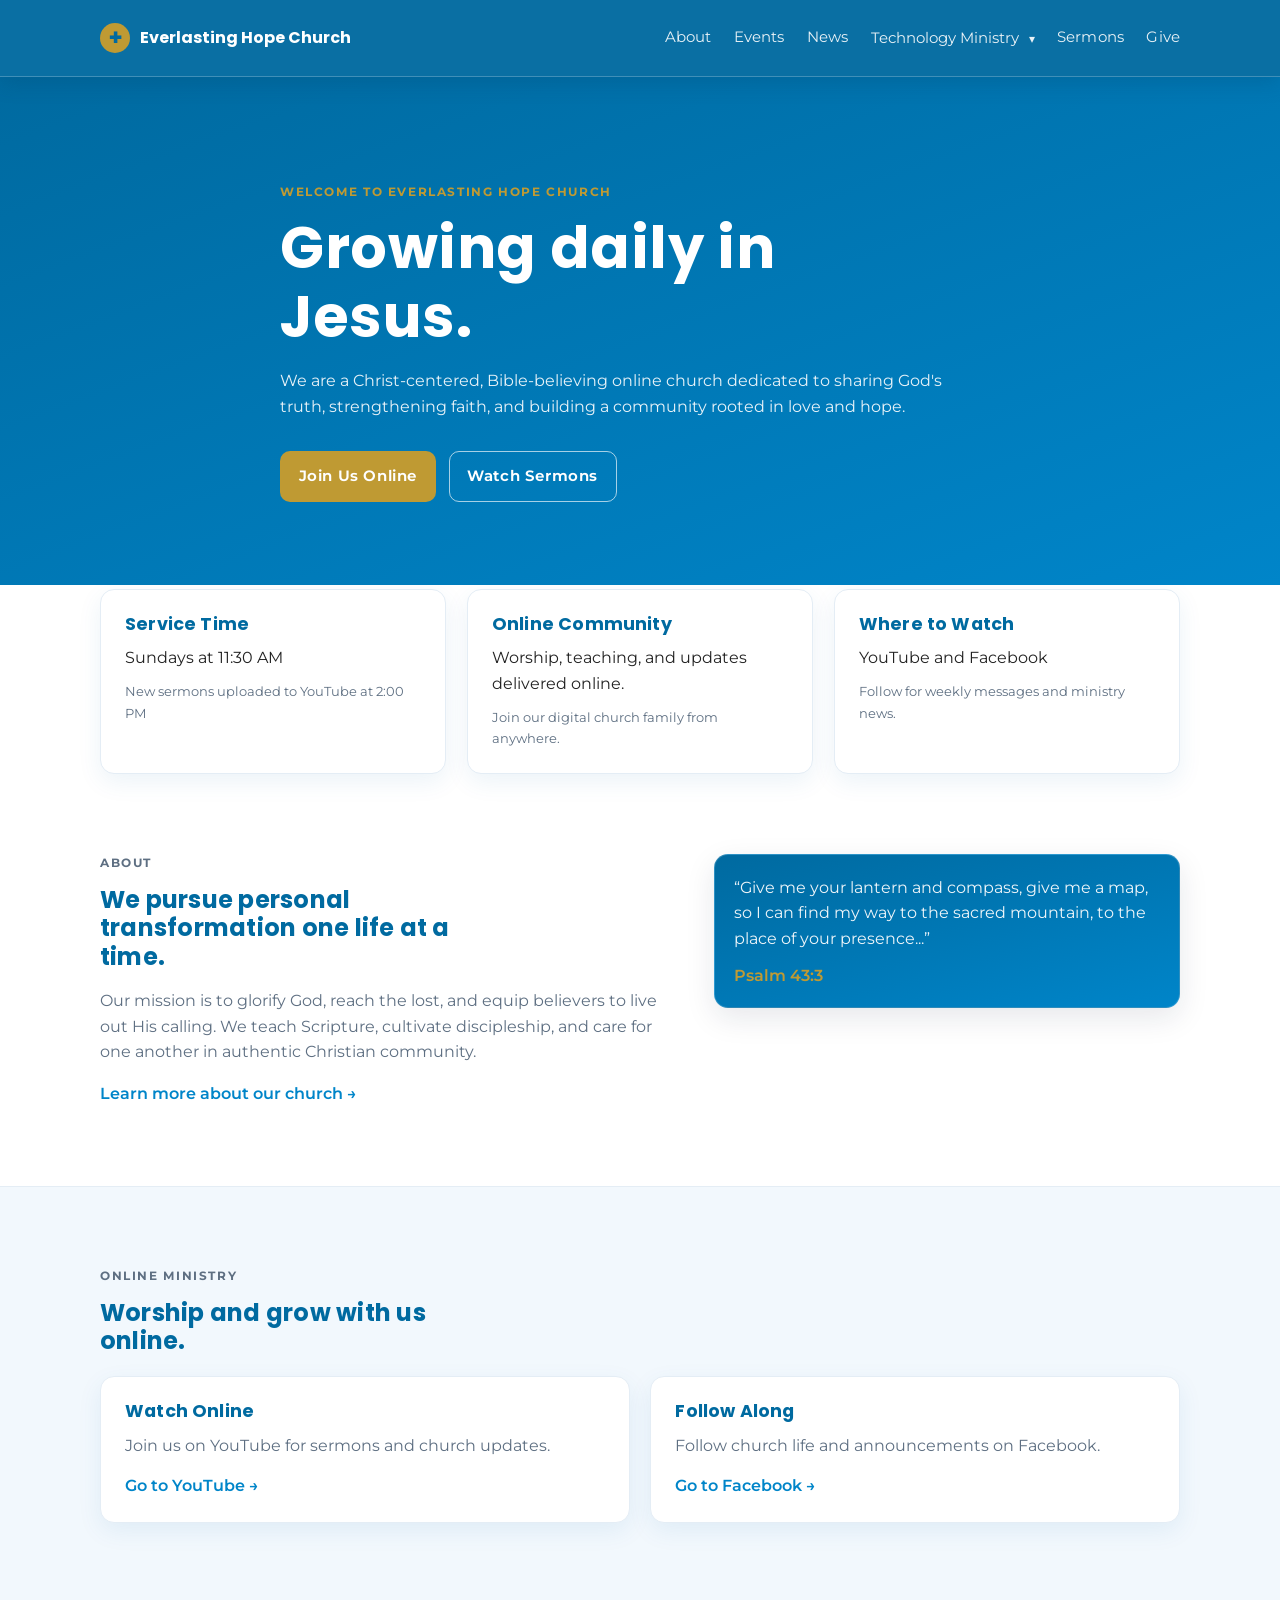
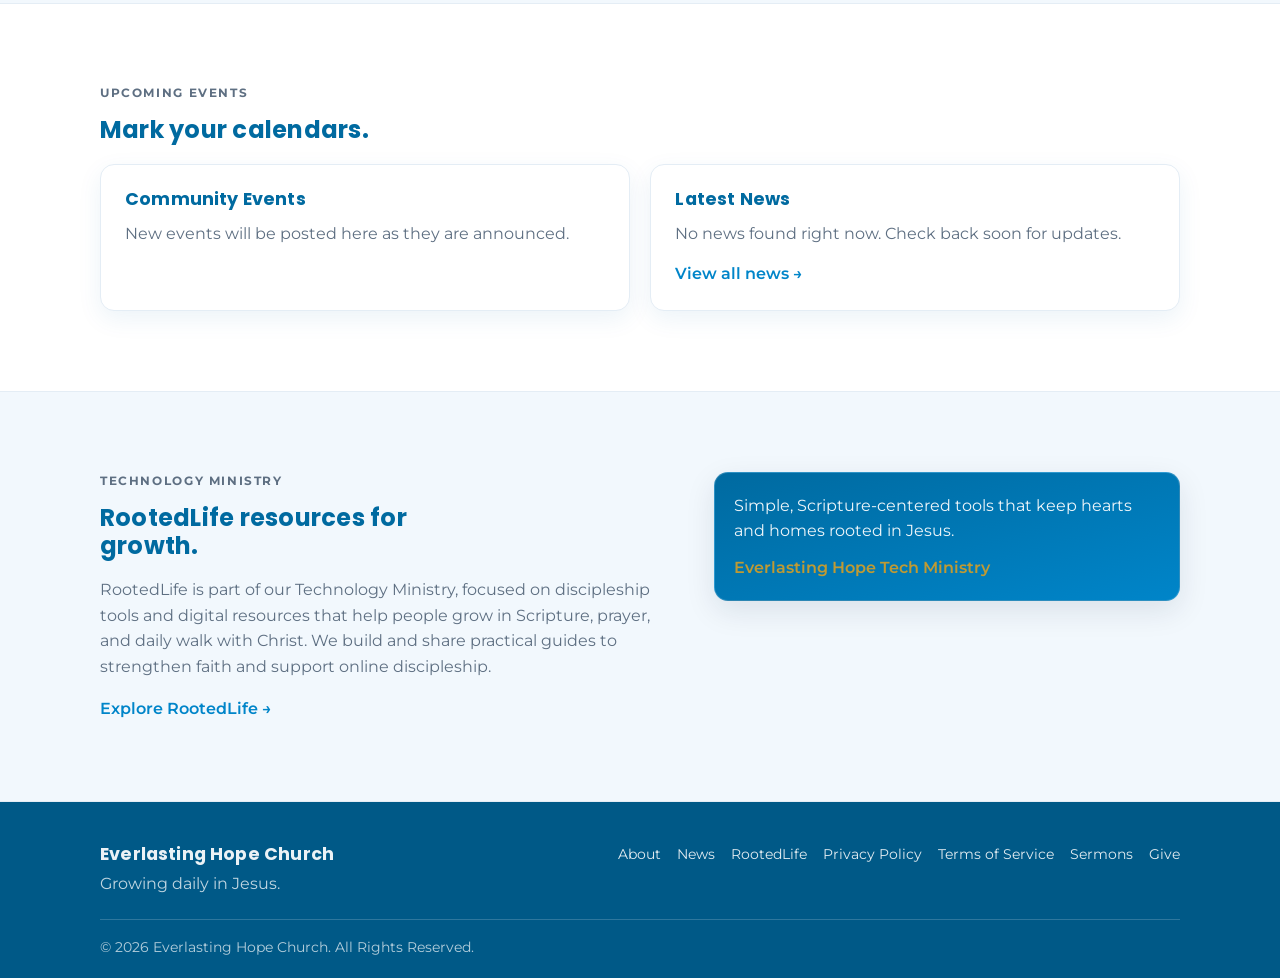
==== commit 4d30583d: "Add new pages for About, News, Privacy Policy, RootedLife, and Terms of Service - Created about.html" ====
--- a/index.html
+++ b/index.html
@@ -3,355 +3,185 @@
 <head>
   <meta charset="UTF-8" />
   <meta name="viewport" content="width=device-width, initial-scale=1.0" />
-  <meta name="description" content="Everlasting Hope Church — A community of faith, hope, and love in Christ. Join us for worship, community, and ministry." />
+  <meta name="description" content="Everlasting Hope Church — Growing daily in Jesus through worship, discipleship, and online community." />
   <title>Everlasting Hope Church</title>
+  <link rel="preconnect" href="https://fonts.googleapis.com" />
+  <link rel="preconnect" href="https://fonts.gstatic.com" crossorigin />
+  <link href="https://fonts.googleapis.com/css2?family=Montserrat:wght@400;500;600;700&family=Poppins:wght@500;600;700&display=swap" rel="stylesheet" />
   <link rel="stylesheet" href="styles.css" />
   <link rel="icon" type="image/svg+xml" href="data:image/svg+xml,<svg xmlns='http://www.w3.org/2000/svg' viewBox='0 0 24 24'><rect width='24' height='24' rx='4' fill='%231a3a5c'/><path d='M12 3v18M7 8h10' stroke='%23c8a96e' stroke-width='2' stroke-linecap='round'/></svg>" />
 </head>
 <body>
+  <header class="site-header" role="banner">
+    <div class="container nav-wrap">
+      <a href="#home" class="brand" aria-label="Everlasting Hope Church home">
+        <span class="brand-mark" aria-hidden="true">✚</span>
+        <span>Everlasting Hope Church</span>
+      </a>
 
-  <!-- ===== Header / Navigation ===== -->
-  <header class="site-header" role="banner">
-    <div class="container">
-      <nav class="nav" aria-label="Primary navigation">
+      <button class="nav-toggle" aria-label="Toggle navigation" aria-expanded="false" aria-controls="mobile-menu">
+        <span></span><span></span><span></span>
+      </button>
 
-        <a href="#home" class="nav-logo" aria-label="Everlasting Hope Church — home">
-          <!-- Cross icon -->
-          <svg class="nav-logo-icon" viewBox="0 0 40 40" xmlns="http://www.w3.org/2000/svg" aria-hidden="true">
-            <rect x="17" y="4" width="6" height="32" rx="2"/>
-            <rect x="6" y="13" width="28" height="6" rx="2"/>
-          </svg>
-          <div class="nav-logo-text">
-            Everlasting Hope Church
-            <span>Est. 2025 · Knoxville, Tennessee</span>
+      <nav class="site-nav" aria-label="Primary">
+        <a href="about.html">About</a>
+        <a href="#events">Events</a>
+        <a href="news.html">News</a>
+        <div class="nav-dropdown">
+          <button class="nav-dropdown-toggle" type="button" aria-haspopup="true" aria-expanded="false">
+            Technology Ministry
+          </button>
+          <div class="nav-dropdown-menu" role="menu">
+            <a href="#technology-ministry" role="menuitem">Technology Ministry</a>
+            <a href="rootedlife.html" role="menuitem">RootedLife</a>
           </div>
-        </a>
-
-        <ul class="nav-links" role="list">
-          <li><a href="#about">About</a></li>
-          <li><a href="#services">Gatherings</a></li>
-          <li><a href="#ministries">Ministries</a></li>
-          <li><a href="#contact">Contact</a></li>
-        </ul>
-
-        <button class="nav-toggle" aria-label="Toggle menu" aria-expanded="false" aria-controls="mobile-menu">
-          <span></span><span></span><span></span>
-        </button>
+        </div>
+        <a href="https://www.youtube.com/@everlastinghopechurch" target="_blank" rel="noopener">Sermons</a>
+        <a href="https://everlastinghopechurch.org/give" target="_blank" rel="noopener">Give</a>
       </nav>
     </div>
 
-    <!-- Mobile menu -->
-    <nav class="nav-mobile-menu" id="mobile-menu" aria-label="Mobile navigation">
-      <a href="#about">About</a>
-      <a href="#services">Gatherings</a>
-      <a href="#ministries">Ministries</a>
-      <a href="#contact">Contact</a>
-      <a href="#contact">Plan a Visit</a>
+    <nav class="mobile-menu" id="mobile-menu" aria-label="Mobile">
+      <a href="about.html">About</a>
+      <a href="#events">Events</a>
+      <a href="news.html">News</a>
+      <a href="#technology-ministry">Technology Ministry</a>
+      <a href="rootedlife.html">RootedLife</a>
+      <a href="https://www.youtube.com/@everlastinghopechurch" target="_blank" rel="noopener">Sermons</a>
+      <a href="https://everlastinghopechurch.org/give" target="_blank" rel="noopener">Give</a>
     </nav>
   </header>
 
   <main>
-
-    <!-- ===== Hero ===== -->
-    <section id="home" class="hero" aria-label="Welcome">
-      <div class="hero-content">
-        <div class="hero-eyebrow">Welcome to Everlasting Hope Church</div>
-
-        <h1 class="hero-title">
-          Where <em>Hope</em> Meets<br />
-          Community
-        </h1>
-
-        <p class="hero-desc">
-          We are a Christ-centered congregation in Knoxville, Tennessee, committed to
-          knowing God, growing together, and serving our neighbors with
-          everlasting hope.
+    <section id="home" class="hero hero-home">
+      <div class="container hero-inner">
+        <p class="eyebrow">Welcome to Everlasting Hope Church</p>
+        <h1>Growing daily in Jesus.</h1>
+        <p class="hero-copy">
+          We are a Christ-centered, Bible-believing online church dedicated to sharing God's truth,
+          strengthening faith, and building a community rooted in love and hope.
         </p>
-
-        <div class="hero-actions">
-          <a href="#services" class="btn btn-primary">Join Us Sunday</a>
-          <a href="#about" class="btn btn-outline">Learn More</a>
-        </div>
-      </div>
-
-      <div class="hero-scroll" aria-hidden="true">
-        Scroll
-        <svg viewBox="0 0 24 24" fill="none" xmlns="http://www.w3.org/2000/svg">
-          <polyline points="6 9 12 15 18 9" stroke-width="2" stroke-linecap="round" stroke-linejoin="round"/>
-        </svg>
-      </div>
-    </section>
-
-    <!-- ===== About ===== -->
-    <section id="about" class="about" aria-labelledby="about-title">
-      <div class="container about-inner">
-
-        <div class="about-visual">
-          <div class="about-card">
-            <p class="about-verse">
-              "For I know the plans I have for you," declares the LORD,
-              "plans to prosper you and not to harm you, plans to give you
-              hope and a future."
-            </p>
-            <p class="about-verse-ref">— Jeremiah 29:11</p>
-          </div>
-        </div>
-
-        <div class="about-text">
-          <span class="section-label">Who We Are</span>
-          <h2 class="section-title" id="about-title">A Church Built on Faith, Hope &amp; Love</h2>
-          <div class="about-accent-bar"></div>
-          <p class="section-body">
-            Everlasting Hope Church began with a simple conviction: that every
-            person deserves a community where they are known, loved, and
-            equipped to live out their God-given purpose. We are a family of
-            believers rooted in Scripture and passionate about our city.
-          </p>
-
-          <ul class="about-list" aria-label="Our core values">
-            <li>Scripture-centered teaching every week</li>
-            <li>Authentic, multigenerational community</li>
-            <li>Hands-on local outreach and benevolence</li>
-            <li>Technology &amp; resources for ministry nonprofits</li>
-          </ul>
-
-          <br />
-          <a href="#contact" class="btn btn-primary">Plan a Visit</a>
-        </div>
-
-      </div>
-    </section>
-
-    <!-- ===== Services / Gatherings ===== -->
-    <section id="services" class="services" aria-labelledby="services-title">
-      <div class="container">
-        <div class="services-header">
-          <span class="section-label">Come As You Are</span>
-          <h2 class="section-title" id="services-title">Our Weekly Gatherings</h2>
-          <p class="section-body">
-            Whether you're exploring faith for the first time or have followed
-            Christ for decades, there's a place for you here.
-          </p>
-        </div>
-
-        <div class="services-grid">
-
-          <article class="service-card">
-            <!-- Sun icon -->
-            <svg class="service-icon" viewBox="0 0 48 48" xmlns="http://www.w3.org/2000/svg" aria-hidden="true">
-              <circle cx="24" cy="24" r="10"/>
-              <line x1="24" y1="4"  x2="24" y2="10" stroke="currentColor" stroke-width="3" stroke-linecap="round"/>
-              <line x1="24" y1="38" x2="24" y2="44" stroke="currentColor" stroke-width="3" stroke-linecap="round"/>
-              <line x1="4"  y1="24" x2="10" y2="24" stroke="currentColor" stroke-width="3" stroke-linecap="round"/>
-              <line x1="38" y1="24" x2="44" y2="24" stroke="currentColor" stroke-width="3" stroke-linecap="round"/>
-              <line x1="9"  y1="9"  x2="13" y2="13" stroke="currentColor" stroke-width="3" stroke-linecap="round"/>
-              <line x1="35" y1="35" x2="39" y2="39" stroke="currentColor" stroke-width="3" stroke-linecap="round"/>
-              <line x1="35" y1="9"  x2="39" y2="5"  stroke="currentColor" stroke-width="3" stroke-linecap="round"/>
-              <line x1="9"  y1="35" x2="5"  y2="39" stroke="currentColor" stroke-width="3" stroke-linecap="round"/>
-            </svg>
-            <h3>Sunday Worship</h3>
-            <p>Join us for a time of Spirit-led worship, biblical preaching, and warm community. All ages welcome.</p>
-            <span class="service-time">Sundays · 11:00 AM</span>
-          </article>
-
-          <article class="service-card">
-            <!-- Book icon -->
-            <svg class="service-icon" viewBox="0 0 48 48" xmlns="http://www.w3.org/2000/svg" aria-hidden="true">
-              <path d="M8 8h14a6 6 0 0 1 6 6v24a6 6 0 0 0-6-6H8V8z"/>
-              <path d="M40 8H26a6 6 0 0 0-6 6v24a6 6 0 0 1 6-6h14V8z"/>
-            </svg>
-          </article>
-
-          <article class="service-card">
-            <!-- People icon -->
-            <svg class="service-icon" viewBox="0 0 48 48" xmlns="http://www.w3.org/2000/svg" aria-hidden="true">
-              <circle cx="16" cy="16" r="7"/>
-              <circle cx="32" cy="16" r="7"/>
-              <path d="M2 40c0-8 6-14 14-14s14 6 14 14" stroke="currentColor" stroke-width="3" fill="none" stroke-linecap="round"/>
-              <path d="M32 26c5 0 14 4 14 14" stroke="currentColor" stroke-width="3" fill="none" stroke-linecap="round"/>
-            </svg>
-            <h3>Community Groups</h3>
-            <p>Life happens in community. Our home-based groups meet weekly for prayer, discussion, and friendship.</p>
-            <span class="service-time">Various days &amp; times</span>
-          </article>
-
-          <article class="service-card">
-            <!-- Heart icon -->
-            <svg class="service-icon" viewBox="0 0 48 48" xmlns="http://www.w3.org/2000/svg" aria-hidden="true">
-              <path d="M24 40S6 28 6 16a10 10 0 0 1 18-6 10 10 0 0 1 18 6c0 12-18 24-18 24z"/>
-            </svg>
-          </article>
-
+        <div class="actions">
+          <a class="btn btn-primary" href="https://www.youtube.com/@everlastinghopechurch" target="_blank" rel="noopener">Join Us Online</a>
+          <a class="btn btn-outline" href="https://www.youtube.com/@everlastinghopechurch" target="_blank" rel="noopener">Watch Sermons</a>
         </div>
       </div>
     </section>
 
-    <!-- ===== Ministries ===== -->
-    <section id="ministries" class="ministries" aria-labelledby="ministries-title">
-      <div class="container ministries-inner">
-
-        <div>
-          <span class="section-label">Get Involved</span>
-          <h2 class="section-title" id="ministries-title">Ministries &amp; Programs</h2>
-          <div class="about-accent-bar"></div>
-          <p class="section-body">
-            There is a place for everyone at Everlasting Hope. From children
-            to seniors, from worship to outreach, find where you belong.
-          </p>
-          <ul class="ministries-list" aria-label="Ministry list">
-            <li>Children's Ministry (K–5th)</li>
-            <li>Student Ministry (6th–12th)</li>
-            <li>Young Adults</li>
-            <li>Men's &amp; Women's Fellowships</li>
-            <li>Tech &amp; Nonprofit Resources</li>
-          </ul>
-        </div>
-
-        <div class="min-cards">
-          <div class="min-card">
-            <h4>Kids &amp; Youth</h4>
-            <p>Age-appropriate teaching that builds a lasting faith foundation in a safe and fun environment.</p>
-          </div>
-          <div class="min-card">
-            <h4>Worship Team</h4>
-            <p>Musicians, vocalists, and tech volunteers who lead our congregation in Spirit-filled worship.</p>
-          </div>
-          <div class="min-card">
-            <h4>Outreach</h4>
-            <p>We partner with local shelters, food banks, and nonprofits to serve those in need across the Treasure Valley.</p>
-          </div>
-          <div class="min-card">
-            <h4>Tech for Good</h4>
-            <p>As a software-ministry nonprofit, we build and share tools that empower churches and faith-based organizations.</p>
-          </div>
-        </div>
-
+    <section class="quick-info">
+      <div class="container cards">
+        <article class="card">
+          <h2>Service Time</h2>
+          <p>Sundays at 11:30 AM</p>
+          <small>New sermons uploaded to YouTube at 2:00 PM</small>
+        </article>
+        <article class="card">
+          <h2>Online Community</h2>
+          <p>Worship, teaching, and updates delivered online.</p>
+          <small>Join our digital church family from anywhere.</small>
+        </article>
+        <article class="card">
+          <h2>Where to Watch</h2>
+          <p>YouTube and Facebook</p>
+          <small>Follow for weekly messages and ministry news.</small>
+        </article>
       </div>
     </section>
 
-    <!-- ===== Contact ===== -->
-    <section id="contact" class="contact" aria-labelledby="contact-title">
-      <div class="container contact-inner">
-
+    <section id="about" class="section">
+      <div class="container split">
         <div>
-          <span class="section-label">We'd Love to Meet You</span>
-          <h2 class="section-title" id="contact-title">Visit or Get in Touch</h2>
-          <p class="section-body">
-            Whether you're ready to visit for the first time or have a
-            question, we're here. Reach out and someone from our team will
-            get back to you soon.
+          <p class="eyebrow">About</p>
+          <h2>We pursue personal transformation one life at a time.</h2>
+          <p>
+            Our mission is to glorify God, reach the lost, and equip believers to live out His calling.
+            We teach Scripture, cultivate discipleship, and care for one another in authentic Christian community.
           </p>
-
-          <div class="contact-details">
-
-            <div class="contact-item">
-              <!-- Location icon -->
-              <svg class="contact-item-icon" viewBox="0 0 24 24" fill="none" xmlns="http://www.w3.org/2000/svg" aria-hidden="true">
-                <path d="M12 2C8.13 2 5 5.13 5 9c0 5.25 7 13 7 13s7-7.75 7-13c0-3.87-3.13-7-7-7z" stroke-width="2" stroke-linecap="round" stroke-linejoin="round"/>
-                <circle cx="12" cy="9" r="2.5" stroke-width="2"/>
-              </svg>
-              <div>
-                <div class="contact-item-label">Address</div>
-                <div class="contact-item-value">Knoxville, Tennessee<br />Historic Old North Knoxville Area</div>
-              </div>
-            </div>
-
-            <div class="contact-item">
-              <!-- Clock icon -->
-              <svg class="contact-item-icon" viewBox="0 0 24 24" fill="none" xmlns="http://www.w3.org/2000/svg" aria-hidden="true">
-                <circle cx="12" cy="12" r="10" stroke-width="2"/>
-                <polyline points="12 6 12 12 16 14" stroke-width="2" stroke-linecap="round" stroke-linejoin="round"/>
-              </svg>
-              <div>
-                <div class="contact-item-label">Service Times</div>
-                <div class="contact-item-value">Sunday Worship — 11:00 AM<br /></div>
-              </div>
-            </div>
-
-            <div class="contact-item">
-              <!-- Email icon -->
-              <svg class="contact-item-icon" viewBox="0 0 24 24" fill="none" xmlns="http://www.w3.org/2000/svg" aria-hidden="true">
-                <rect x="2" y="4" width="20" height="16" rx="2" stroke-width="2"/>
-                <polyline points="2 4 12 13 22 4" stroke-width="2" stroke-linecap="round" stroke-linejoin="round"/>
-              </svg>
-              <div>
-                <div class="contact-item-label">Email</div>
-                <div class="contact-item-value">
-                  <a href="mailto:hello@everlastinghopechurch.org" style="color:rgba(255,255,255,0.85);">tyler@everlastinghopechurch.org</a>
-                </div>
-              </div>
-            </div>
-
-          </div>
+          <a class="text-link" href="about.html">Learn more about our church →</a>
         </div>
-
-        <!-- Contact Form -->
-        <form class="contact-form" aria-label="Contact form" novalidate>
-          <div class="form-row">
-            <div class="form-group">
-              <label for="first-name">First Name</label>
-              <input type="text" id="first-name" name="first_name" placeholder="Jane" required />
-            </div>
-            <div class="form-group">
-              <label for="last-name">Last Name</label>
-              <input type="text" id="last-name" name="last_name" placeholder="Smith" required />
-            </div>
-          </div>
-
-          <div class="form-group">
-            <label for="email">Email Address</label>
-            <input type="email" id="email" name="email" placeholder="jane@example.com" required />
-          </div>
-
-          <div class="form-group">
-            <label for="topic">I'd like to…</label>
-            <select id="topic" name="topic">
-              <option value="">— Select a topic —</option>
-              <option value="visit">Plan my first visit</option>
-              <option value="prayer">Request prayer</option>
-              <option value="ministries">Learn about ministries</option>
-              <option value="tech">Tech &amp; nonprofit resources</option>
-              <option value="other">Something else</option>
-            </select>
-          </div>
-
-          <div class="form-group">
-            <label for="message">Message</label>
-            <textarea id="message" name="message" placeholder="How can we help you?"></textarea>
-          </div>
-
-          <button type="submit" class="btn btn-primary">Send Message</button>
-          <p class="form-notice">We respect your privacy and will never share your information.</p>
-        </form>
-
+        <aside class="quote-box">
+          <p>“Give me your lantern and compass, give me a map, so I can find my way to the sacred mountain, to the place of your presence...”</p>
+          <span>Psalm 43:3</span>
+        </aside>
       </div>
     </section>
 
+    <section id="online" class="section section-muted">
+      <div class="container">
+        <p class="eyebrow">Online Ministry</p>
+        <h2>Worship and grow with us online.</h2>
+        <div class="cards two-up">
+          <article class="card">
+            <h3>Watch Online</h3>
+            <p>Join us on YouTube for sermons and church updates.</p>
+            <a class="text-link" href="https://www.youtube.com/@everlastinghopechurch" target="_blank" rel="noopener">Go to YouTube →</a>
+          </article>
+          <article class="card">
+            <h3>Follow Along</h3>
+            <p>Follow church life and announcements on Facebook.</p>
+            <a class="text-link" href="https://www.facebook.com/profile.php?id=61571340193654" target="_blank" rel="noopener">Go to Facebook →</a>
+          </article>
+        </div>
+      </div>
+    </section>
+
+    <section id="events" class="section">
+      <div class="container">
+        <p class="eyebrow">Upcoming Events</p>
+        <h2>Mark your calendars.</h2>
+        <div class="cards two-up">
+          <article class="card">
+            <h3>Community Events</h3>
+            <p>New events will be posted here as they are announced.</p>
+          </article>
+          <article class="card">
+            <h3>Latest News</h3>
+            <p>No news found right now. Check back soon for updates.</p>
+            <a class="text-link" href="news.html">View all news →</a>
+          </article>
+        </div>
+      </div>
+    </section>
+
+    <section id="technology-ministry" class="section section-muted">
+      <div class="container split">
+        <div>
+          <p class="eyebrow">Technology Ministry</p>
+          <h2>RootedLife resources for growth.</h2>
+          <p>
+            RootedLife is part of our Technology Ministry, focused on discipleship tools and
+            digital resources that help people grow in Scripture, prayer, and daily walk with Christ.
+            We build and share practical guides to strengthen faith and support online discipleship.
+          </p>
+          <a class="text-link" href="rootedlife.html">Explore RootedLife →</a>
+        </div>
+        <aside class="quote-box">
+          <p>Simple, Scripture-centered tools that keep hearts and homes rooted in Jesus.</p>
+          <span>Everlasting Hope Tech Ministry</span>
+        </aside>
+      </div>
+    </section>
   </main>
 
-  <!-- ===== Footer ===== -->
   <footer class="site-footer" role="contentinfo">
-    <div class="footer-inner">
-      <div class="footer-brand">
-        Everlasting Hope Church
-        <span>Knoxville, Tennessee · Est. 2025</span>
+    <div class="container footer-grid">
+      <div>
+        <h2>Everlasting Hope Church</h2>
+        <p>Growing daily in Jesus.</p>
       </div>
-      <ul class="footer-links" role="list">
-        <li><a href="#about">About</a></li>
-        <li><a href="#services">Gatherings</a></li>
-        <li><a href="#ministries">Ministries</a></li>
-        <li><a href="#contact">Contact</a></li>
-        <li><a href="mailto:church@everlastinghopechurch.org">Email Us</a></li>
-      </ul>
+      <nav aria-label="Footer links" class="footer-links">
+        <a href="about.html">About</a>
+        <a href="news.html">News</a>
+        <a href="rootedlife.html">RootedLife</a>
+        <a href="privacy-policy.html">Privacy Policy</a>
+        <a href="terms-of-service.html">Terms of Service</a>
+        <a href="https://www.youtube.com/@everlastinghopechurch" target="_blank" rel="noopener">Sermons</a>
+        <a href="https://everlastinghopechurch.org/give" target="_blank" rel="noopener">Give</a>
+      </nav>
     </div>
-    <div class="footer-bottom">
-      <p>&copy; <span id="year">2026</span> Everlasting Hope Church. All rights reserved.</p>
-      <p>Built with faith &amp; care by <a href="#home">EH Church Tech Ministry</a>.</p>
-    </div>
+    <p class="copyright">© <span id="year">2026</span> Everlasting Hope Church. All Rights Reserved.</p>
   </footer>
 
   <script src="script.js"></script>
-  <script>document.getElementById('year').textContent = new Date().getFullYear();</script>
-
 </body>
 </html>
--- a/styles.css
+++ b/styles.css
@@ -780,3 +780,645 @@
     grid-template-columns: 1fr;
   }
 }
+
+/* ===== Simplified 2026 Refresh ===== */
+* {
+  box-sizing: border-box;
+}
+
+:root {
+  --bg: #ffffff;
+  --surface: #ffffff;
+  --surface-soft: #f2f8fd;
+  --surface-alt: #f7fbff;
+  --text: #222222;
+  --muted: #5e6f82;
+  --primary: #0085c9;
+  --primary-strong: #006aa0;
+  --accent: #bf9a33;
+  --line: #e4edf5;
+  --radius: 14px;
+  --shadow: 0 10px 30px rgba(18, 33, 56, 0.1);
+  --shadow-soft: 0 8px 24px rgba(0, 106, 160, 0.08);
+  --max: 1080px;
+}
+
+body {
+  margin: 0;
+  font-family: "Montserrat", "Segoe UI", Roboto, Helvetica, Arial, sans-serif;
+  color: var(--text);
+  background: var(--bg);
+  line-height: 1.6;
+}
+
+.container {
+  width: min(var(--max), 92vw);
+  margin: 0 auto;
+  padding: 0;
+}
+
+.site-header {
+  position: sticky;
+  top: 0;
+  z-index: 50;
+  background: rgba(0, 106, 160, 0.96);
+  backdrop-filter: blur(8px);
+  border-bottom: 1px solid rgba(255, 255, 255, 0.22);
+  box-shadow: 0 6px 20px rgba(0, 60, 95, 0.2);
+}
+
+.nav-wrap {
+  min-height: 76px;
+  display: flex;
+  align-items: center;
+  justify-content: space-between;
+  gap: 1rem;
+}
+
+.brand {
+  display: inline-flex;
+  align-items: center;
+  gap: 0.6rem;
+  color: #fff;
+  font-weight: 700;
+  font-family: "Poppins", "Montserrat", sans-serif;
+}
+
+.brand-mark {
+  width: 30px;
+  height: 30px;
+  display: grid;
+  place-items: center;
+  border-radius: 999px;
+  background: var(--accent);
+  color: var(--primary-strong);
+  font-size: 0.95rem;
+}
+
+.site-nav {
+  display: flex;
+  align-items: center;
+  gap: 1.4rem;
+}
+
+.site-nav a {
+  color: rgba(255, 255, 255, 0.9);
+  font-size: 0.92rem;
+  letter-spacing: 0.01em;
+}
+
+.nav-dropdown {
+  position: relative;
+}
+
+.nav-dropdown-toggle {
+  background: transparent;
+  border: 0;
+  color: rgba(255, 255, 255, 0.9);
+  font-size: 0.95rem;
+  cursor: pointer;
+  padding: 0;
+  font-family: inherit;
+}
+
+.nav-dropdown-toggle::after {
+  content: "▾";
+  margin-left: 0.35rem;
+  font-size: 0.75rem;
+}
+
+.nav-dropdown-menu {
+  position: absolute;
+  top: 120%;
+  left: 0;
+  min-width: 210px;
+  background: #ffffff;
+  border: 1px solid var(--line);
+  border-radius: 12px;
+  padding: 0.5rem 0.6rem;
+  box-shadow: var(--shadow);
+  display: none;
+  flex-direction: column;
+  gap: 0.35rem;
+  z-index: 20;
+}
+
+.nav-dropdown-menu a {
+  color: var(--text);
+  padding: 0.35rem 0.4rem;
+  border-radius: 8px;
+  font-size: 0.9rem;
+}
+
+.nav-dropdown-menu a:hover {
+  background: var(--surface-soft);
+  color: var(--primary-strong);
+}
+
+.nav-dropdown:hover .nav-dropdown-menu,
+.nav-dropdown:focus-within .nav-dropdown-menu {
+  display: flex;
+}
+
+.nav-dropdown.open .nav-dropdown-menu {
+  display: flex;
+}
+
+.site-nav a:hover,
+.mobile-menu a:hover,
+.footer-links a:hover,
+.text-link:hover {
+  color: var(--accent);
+}
+
+.nav-toggle {
+  display: none;
+  background: transparent;
+  border: 0;
+  padding: 0.3rem;
+  cursor: pointer;
+}
+
+.nav-toggle span {
+  display: block;
+  width: 22px;
+  height: 2px;
+  background: #fff;
+  margin: 4px 0;
+}
+
+.mobile-menu {
+  display: none;
+  flex-direction: column;
+  gap: 0.25rem;
+  padding: 0 4vw 0.8rem;
+  background: var(--primary-strong);
+}
+
+.mobile-menu a {
+  color: rgba(255, 255, 255, 0.94);
+  padding: 0.45rem 0;
+}
+
+.mobile-menu.open {
+  display: flex;
+}
+
+.hero {
+  min-height: auto;
+  padding: 6.6rem 0 5.2rem;
+}
+
+.hero-home {
+  background: linear-gradient(160deg, #006aa0, #0085c9);
+  color: #fff;
+}
+
+.hero-sub {
+  background: var(--surface-soft);
+  color: var(--text);
+  border-bottom: 1px solid var(--line);
+  padding: 5.1rem 0 3.8rem;
+}
+
+.hero::before,
+.hero-scroll {
+  display: none;
+}
+
+.hero-inner {
+  max-width: 720px;
+}
+
+.eyebrow {
+  text-transform: uppercase;
+  letter-spacing: 0.14em;
+  font-size: 0.72rem;
+  color: var(--accent);
+  margin-bottom: 0.8rem;
+  font-weight: 700;
+}
+
+h1,
+h2,
+h3 {
+  line-height: 1.2;
+  margin: 0;
+  font-family: "Poppins", "Montserrat", sans-serif;
+  letter-spacing: 0.01em;
+}
+
+.hero h1 {
+  font-size: clamp(2rem, 5vw, 3.6rem);
+  margin-bottom: 1rem;
+  max-width: 16ch;
+}
+
+.hero-home h1 {
+  color: #fff;
+}
+
+.hero-sub h1 {
+  color: var(--primary-strong);
+  font-size: clamp(1.8rem, 3.7vw, 2.8rem);
+}
+
+.hero-copy {
+  max-width: 64ch;
+  margin-bottom: 2rem;
+}
+
+.hero-home .hero-copy {
+  color: rgba(255, 255, 255, 0.9);
+}
+
+.hero-sub .hero-copy {
+  color: var(--muted);
+}
+
+.actions {
+  display: flex;
+  gap: 0.8rem;
+  flex-wrap: wrap;
+}
+
+.btn {
+  display: inline-block;
+  padding: 0.75rem 1.1rem;
+  border-radius: 10px;
+  border: 1px solid transparent;
+  font-weight: 650;
+  transition: transform 0.15s ease, background-color 0.2s ease;
+}
+
+.btn:hover {
+  transform: translateY(-1px);
+}
+
+.btn-primary {
+  background: var(--accent);
+  color: #fff;
+}
+
+.btn-primary:hover {
+  background: #a7872d;
+}
+
+.btn-outline {
+  border-color: rgba(255, 255, 255, 0.65);
+  color: #fff;
+}
+
+.hero-sub .btn-outline {
+  border-color: var(--primary);
+  color: var(--primary);
+}
+
+.hero-sub .btn-outline:hover {
+  background: #eef7ff;
+}
+
+.appstore-badge {
+  display: inline-flex;
+  flex-direction: column;
+  justify-content: center;
+  gap: 0.04rem;
+  background: #000;
+  color: #fff;
+  border: 1px solid rgba(255, 255, 255, 0.45);
+  border-radius: 10px;
+  min-width: 160px;
+  padding: 0.44rem 0.86rem 0.5rem;
+  line-height: 1;
+  box-shadow: var(--shadow);
+  transition: transform 0.15s ease, opacity 0.2s ease;
+}
+
+.appstore-badge:hover {
+  transform: translateY(-1px);
+  opacity: 0.95;
+}
+
+.appstore-badge-small {
+  font-size: 0.62rem;
+  letter-spacing: 0.03em;
+  opacity: 0.9;
+}
+
+.appstore-badge-large {
+  font-size: 1.15rem;
+  font-weight: 600;
+  letter-spacing: 0.01em;
+}
+
+.quick-info {
+  margin-top: 0.25rem;
+}
+
+.cards {
+  display: grid;
+  grid-template-columns: repeat(3, minmax(0, 1fr));
+  gap: 1.3rem;
+  align-items: stretch;
+}
+
+.two-up {
+  grid-template-columns: repeat(2, minmax(0, 1fr));
+}
+
+.card {
+  background: var(--surface);
+  border: 1px solid var(--line);
+  border-radius: var(--radius);
+  padding: 1.5rem;
+  box-shadow: var(--shadow-soft);
+  height: 100%;
+  display: flex;
+  flex-direction: column;
+  transition: transform 0.18s ease, box-shadow 0.2s ease, border-color 0.2s ease;
+}
+
+.card:hover {
+  transform: translateY(-2px);
+  box-shadow: 0 14px 28px rgba(0, 106, 160, 0.13);
+  border-color: #cfe4f3;
+}
+
+.card h2,
+.card h3 {
+  margin-bottom: 0.65rem;
+  font-size: 1.1rem;
+  color: var(--primary-strong);
+}
+
+.card p {
+  margin: 0;
+  max-width: 54ch;
+}
+
+.card ul {
+  margin: 0.55rem 0 1rem 1.1rem;
+  padding: 0;
+}
+
+.card li {
+  margin-bottom: 0.35rem;
+  color: var(--muted);
+}
+
+.card small {
+  display: block;
+  margin-top: 0.65rem;
+  color: var(--muted);
+}
+
+.section {
+  padding: 5rem 0;
+}
+
+.section .cards {
+  margin-top: 1.25rem;
+}
+
+.section-muted {
+  background: var(--surface-soft);
+  border-top: 1px solid var(--line);
+  border-bottom: 1px solid var(--line);
+}
+
+.split {
+  display: grid;
+  grid-template-columns: 1.25fr 1fr;
+  gap: 2rem;
+  align-items: start;
+}
+
+.split h2,
+.section h2 {
+  margin-bottom: 1rem;
+  color: var(--primary-strong);
+  max-width: 24ch;
+}
+
+.split p,
+.section p {
+  color: var(--muted);
+  max-width: 66ch;
+}
+
+.quote-box {
+  background: linear-gradient(165deg, var(--primary-strong), var(--primary));
+  color: #fff;
+  border-radius: var(--radius);
+  padding: 1.2rem;
+  box-shadow: var(--shadow);
+  border: 1px solid rgba(255, 255, 255, 0.18);
+}
+
+.quote-box p {
+  color: rgba(255, 255, 255, 0.93);
+  margin: 0 0 0.7rem;
+}
+
+.quote-box span {
+  color: var(--accent);
+  font-weight: 600;
+}
+
+.text-link {
+  display: inline-block;
+  margin-top: 1rem;
+  font-weight: 600;
+  color: var(--primary);
+}
+
+.card .text-link {
+  margin-top: auto;
+  padding-top: 0.9rem;
+}
+
+.site-footer {
+  background: #005987;
+  color: rgba(255, 255, 255, 0.92);
+  padding: 2.6rem 0 1.2rem;
+}
+
+.footer-grid {
+  display: flex;
+  justify-content: space-between;
+  gap: 1rem;
+  align-items: flex-start;
+  flex-wrap: wrap;
+}
+
+.footer-grid h2 {
+  font-size: 1.1rem;
+  margin-bottom: 0.4rem;
+}
+
+.footer-grid p {
+  margin: 0;
+  color: rgba(255, 255, 255, 0.75);
+}
+
+.footer-app-cta {
+  margin-top: 0.9rem;
+}
+
+.footer-links {
+  display: flex;
+  gap: 1rem;
+  flex-wrap: wrap;
+}
+
+.footer-links a {
+  color: rgba(255, 255, 255, 0.88);
+}
+
+.copyright {
+  width: min(var(--max), 92vw);
+  margin: 1.4rem auto 0;
+  padding-top: 1rem;
+  border-top: 1px solid rgba(255, 255, 255, 0.18);
+  color: rgba(255, 255, 255, 0.7);
+  font-size: 0.9rem;
+}
+
+.rootedlife-hero .hero-inner {
+  max-width: 740px;
+}
+
+.rootedlife-grid {
+  grid-template-columns: repeat(2, minmax(0, 1fr));
+}
+
+.app-preview-top {
+  display: flex;
+  align-items: center;
+  gap: 1rem;
+  margin-top: 1.2rem;
+  margin-bottom: 1.2rem;
+}
+
+.app-icon {
+  width: 88px;
+  height: 88px;
+  border-radius: 20px;
+  border: 1px solid var(--line);
+  box-shadow: var(--shadow);
+  object-fit: cover;
+  flex-shrink: 0;
+}
+
+.preview-track {
+  display: grid;
+  grid-template-columns: repeat(3, minmax(0, 1fr));
+  gap: 1rem;
+  margin-top: 1rem;
+}
+
+.preview-shot {
+  background: linear-gradient(180deg, #f9fcff, #ffffff);
+  border: 1px solid var(--line);
+  border-radius: var(--radius);
+  padding: 1.1rem;
+  box-shadow: var(--shadow);
+}
+
+.preview-shot h3 {
+  margin-bottom: 0.5rem;
+  color: var(--primary-strong);
+  font-size: 1.02rem;
+}
+
+.release-notes {
+  margin-top: 1.2rem;
+}
+
+.release-notes ul {
+  margin: 0.6rem 0 0;
+  padding-left: 1.1rem;
+}
+
+.release-notes li {
+  margin-bottom: 0.35rem;
+  color: var(--muted);
+}
+
+.faq-list {
+  display: grid;
+  gap: 0.75rem;
+  margin-top: 1.2rem;
+}
+
+.faq-item {
+  border: 1px solid var(--line);
+  border-radius: 12px;
+  background: var(--surface);
+  box-shadow: var(--shadow-soft);
+  padding: 0.85rem 1rem;
+}
+
+.faq-item summary {
+  cursor: pointer;
+  font-family: "Poppins", "Montserrat", sans-serif;
+  color: var(--primary-strong);
+  font-size: 1rem;
+  font-weight: 600;
+}
+
+.faq-item p {
+  margin-top: 0.7rem;
+  color: var(--muted);
+  max-width: 72ch;
+}
+
+.faq-item .text-link {
+  margin-top: 0.25rem;
+}
+
+@media (max-width: 1024px) {
+  .cards,
+  .two-up,
+  .split {
+    grid-template-columns: 1fr;
+  }
+
+  .rootedlife-grid {
+    grid-template-columns: 1fr;
+  }
+
+  .preview-track {
+    grid-template-columns: 1fr;
+  }
+}
+
+@media (max-width: 760px) {
+  .site-nav {
+    display: none;
+  }
+
+  .nav-toggle {
+    display: block;
+  }
+
+  .hero {
+    padding: 5.4rem 0 4rem;
+  }
+
+  .app-preview-top {
+    align-items: flex-start;
+  }
+
+  .hero h1 {
+    max-width: 100%;
+  }
+
+  .section {
+    padding: 3.6rem 0;
+  }
+
+  .card {
+    padding: 1.2rem;
+  }
+}
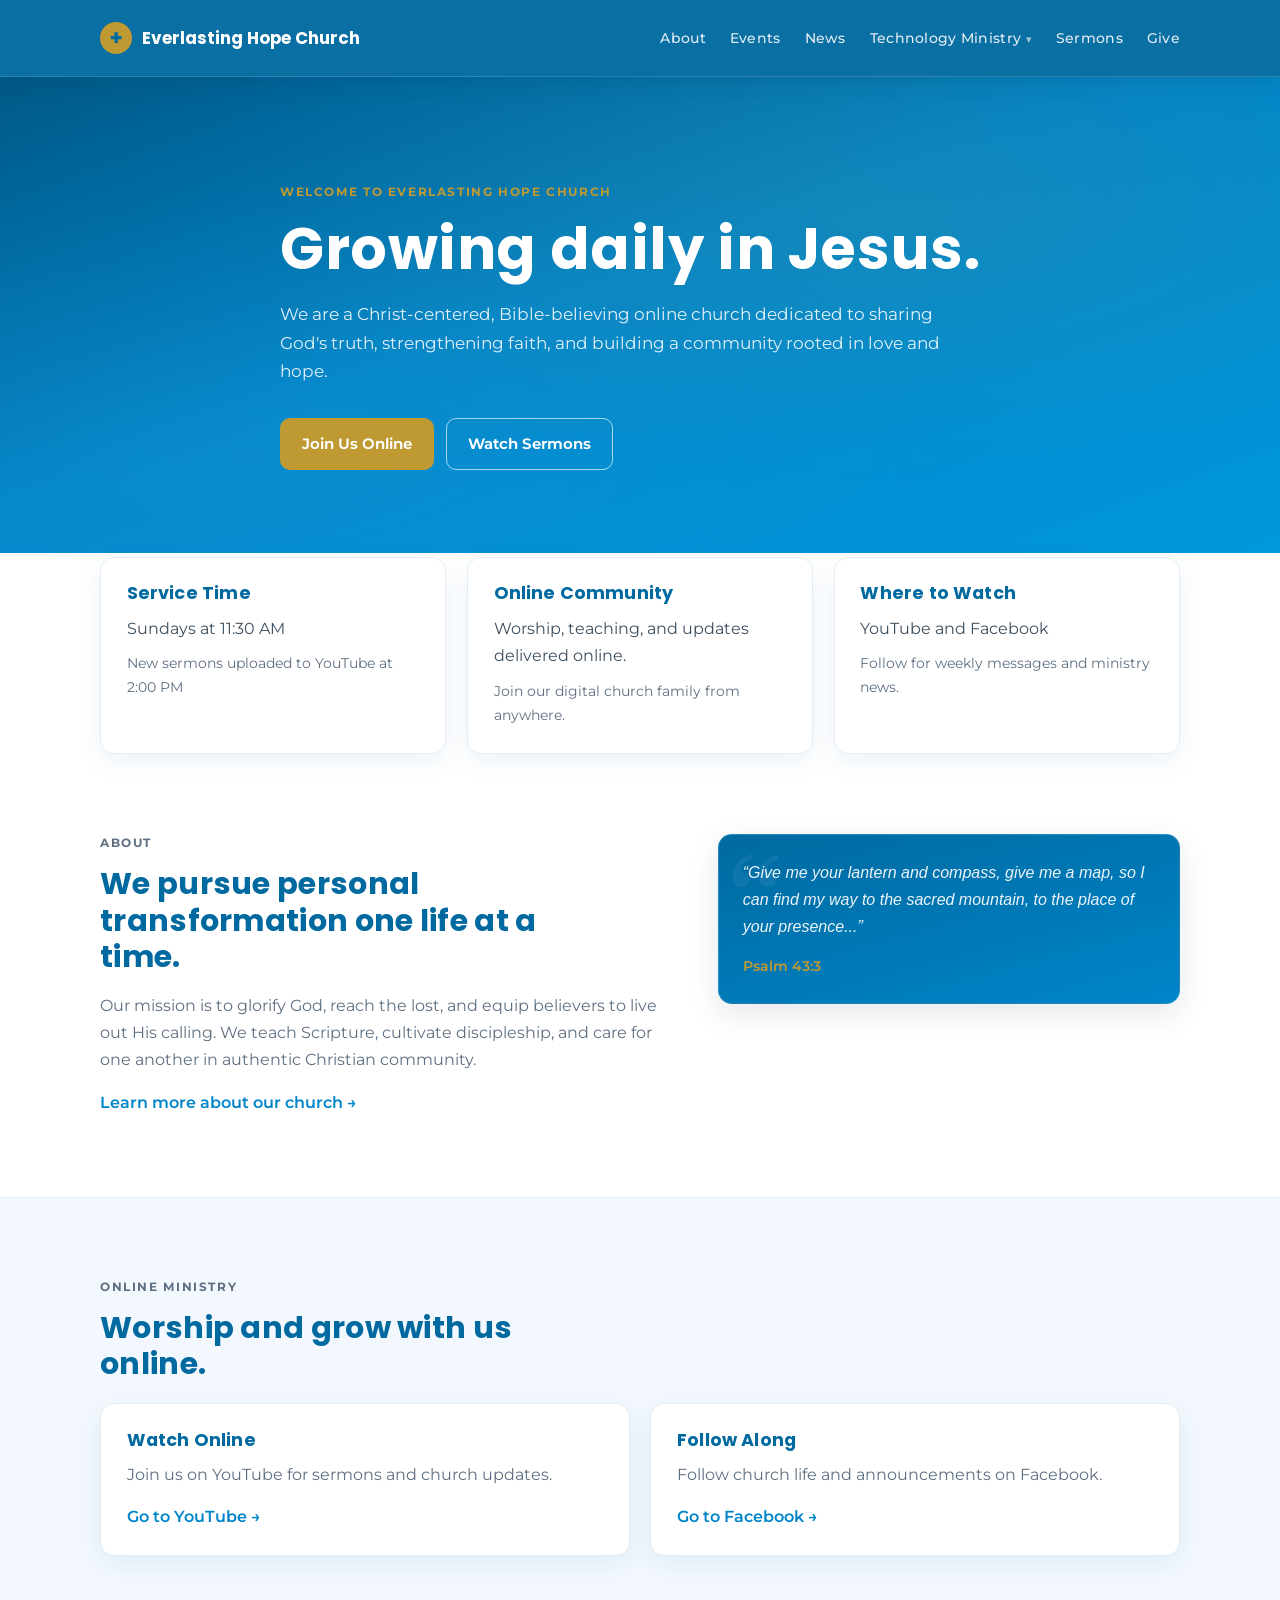
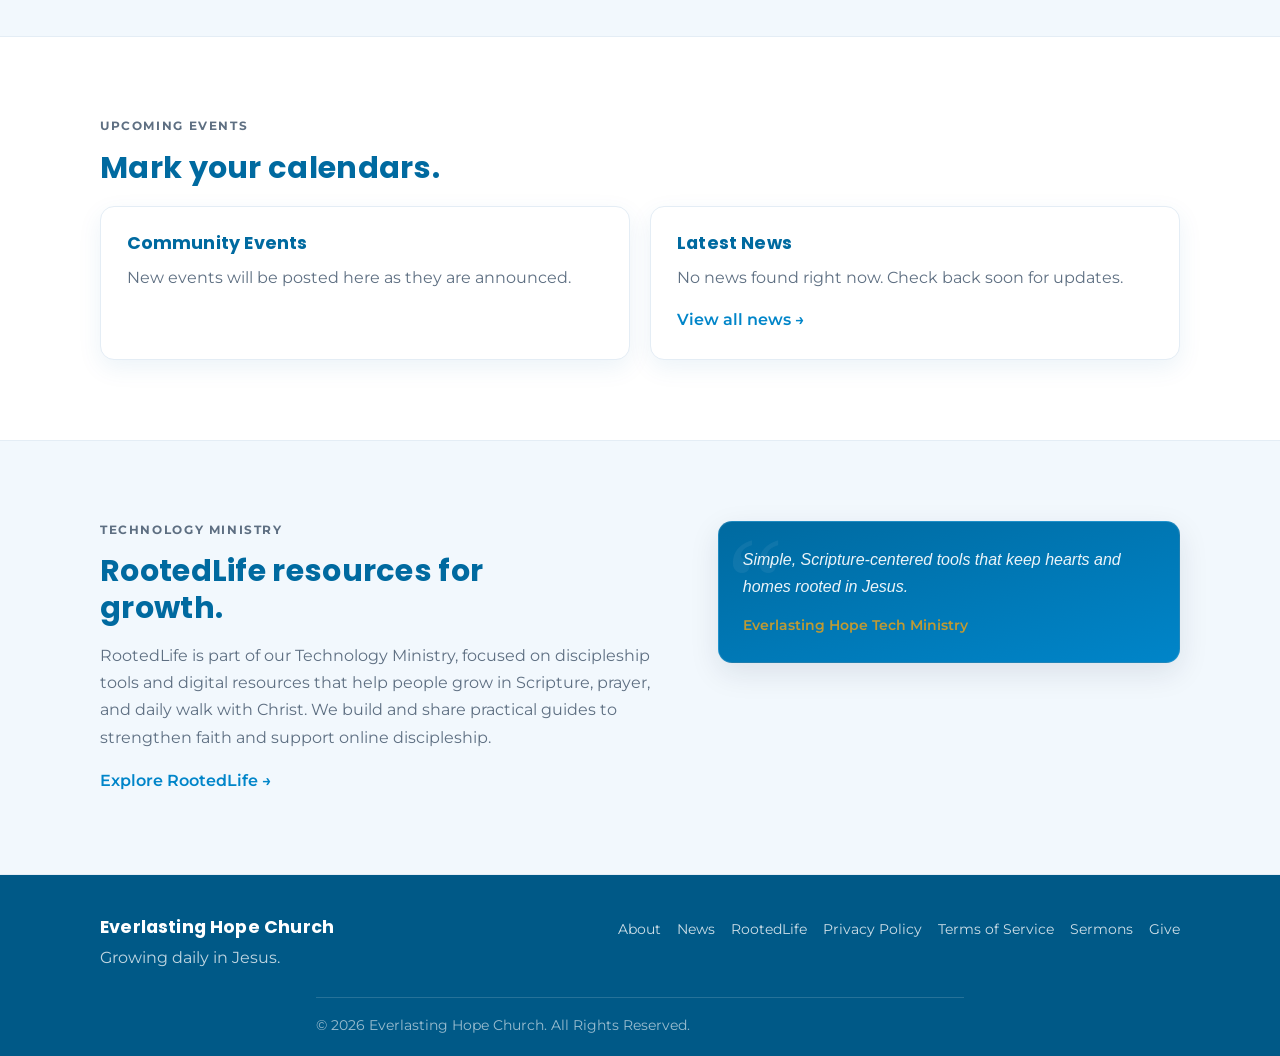
==== commit 17a2d277: "Add Technology Ministry page and update Terms of Service - Created a new page for the Technology Min" ====
--- a/index.html
+++ b/index.html
@@ -14,7 +14,7 @@
 <body>
   <header class="site-header" role="banner">
     <div class="container nav-wrap">
-      <a href="#home" class="brand" aria-label="Everlasting Hope Church home">
+      <a href="index.html" class="brand" aria-label="Everlasting Hope Church home">
         <span class="brand-mark" aria-hidden="true">✚</span>
         <span>Everlasting Hope Church</span>
       </a>
@@ -32,7 +32,7 @@
             Technology Ministry
           </button>
           <div class="nav-dropdown-menu" role="menu">
-            <a href="#technology-ministry" role="menuitem">Technology Ministry</a>
+            <a href="technology-ministry.html" role="menuitem">Technology Ministry</a>
             <a href="rootedlife.html" role="menuitem">RootedLife</a>
           </div>
         </div>
@@ -45,7 +45,7 @@
       <a href="about.html">About</a>
       <a href="#events">Events</a>
       <a href="news.html">News</a>
-      <a href="#technology-ministry">Technology Ministry</a>
+      <a href="technology-ministry.html">Technology Ministry</a>
       <a href="rootedlife.html">RootedLife</a>
       <a href="https://www.youtube.com/@everlastinghopechurch" target="_blank" rel="noopener">Sermons</a>
       <a href="https://everlastinghopechurch.org/give" target="_blank" rel="noopener">Give</a>
--- a/styles.css
+++ b/styles.css
@@ -1,834 +1,139 @@
-/* ===== Base & Reset ===== */
-*, *::before, *::after {
-  box-sizing: border-box;
-  margin: 0;
-  padding: 0;
-}
-
+/* ===== Reset ===== */
+*, *::before, *::after { box-sizing: border-box; margin: 0; padding: 0; }
+
+/* ===== Design Tokens ===== */
 :root {
-  --color-primary:   #1a3a5c;
-  --color-accent:    #c8a96e;
-  --color-light:     #f5f3ef;
-  --color-white:     #ffffff;
-  --color-text:      #333333;
-  --color-muted:     #666666;
-  --font-heading:    'Georgia', serif;
-  --font-body:       'Helvetica Neue', Arial, sans-serif;
-  --max-width:       1100px;
-  --section-padding: 80px 24px;
-}
-
-html {
-  scroll-behavior: smooth;
-}
+  --bg:             #ffffff;
+  --surface:        #ffffff;
+  --surface-soft:   #f2f8fd;
+  --surface-alt:    #f7fbff;
+  --text:           #222222;
+  --text-secondary: #3d4f5f;
+  --muted:          #5e6f82;
+  --primary:        #0085c9;
+  --primary-strong: #006aa0;
+  --accent:         #bf9a33;
+  --accent-hover:   #a7872d;
+  --line:           #e4edf5;
+  --radius:         14px;
+  --radius-sm:      10px;
+  --shadow:         0 10px 30px rgba(18,33,56,.10);
+  --shadow-soft:    0 8px 24px rgba(0,106,160,.08);
+  --shadow-hover:   0 14px 28px rgba(0,106,160,.13);
+  --max:            1080px;
+  --header-h:       76px;
+  --transition:     .22s ease;
+}
+
+/* ===== Base ===== */
+html { scroll-behavior: smooth; }
 
 body {
-  font-family: var(--font-body);
-  color: var(--color-text);
-  background-color: var(--color-white);
+  font-family: "Montserrat", "Segoe UI", Roboto, Helvetica, Arial, sans-serif;
+  color: var(--text);
+  background: var(--bg);
   line-height: 1.7;
-}
-
-img {
-  max-width: 100%;
-  display: block;
-}
+  font-size: 16px;
+  -webkit-font-smoothing: antialiased;
+  -moz-osx-font-smoothing: grayscale;
+}
+
+img { max-width: 100%; display: block; }
 
 a {
   color: inherit;
   text-decoration: none;
+  transition: color var(--transition);
+}
+
+/* Accessible focus ring */
+:focus-visible {
+  outline: 2px solid var(--accent);
+  outline-offset: 3px;
+  border-radius: 4px;
+}
+
+::selection {
+  background: rgba(0,133,201,.15);
+  color: var(--primary-strong);
 }
 
 /* ===== Utility ===== */
-.container {
-  max-width: var(--max-width);
-  margin: 0 auto;
-  padding: 0 24px;
-}
-
-.section-label {
-  display: block;
-  font-size: 0.75rem;
-  letter-spacing: 0.15em;
-  text-transform: uppercase;
-  color: var(--color-accent);
-  margin-bottom: 12px;
-  font-weight: 600;
-}
-
-.section-title {
-  font-family: var(--font-heading);
-  font-size: clamp(1.8rem, 4vw, 2.6rem);
-  color: var(--color-primary);
-  line-height: 1.25;
-  margin-bottom: 20px;
-}
-
-.section-body {
-  color: var(--color-muted);
-  max-width: 640px;
-  font-size: 1.05rem;
-}
-
-.btn {
-  display: inline-block;
-  padding: 14px 32px;
-  border-radius: 4px;
-  font-size: 0.95rem;
-  font-weight: 600;
-  letter-spacing: 0.04em;
-  cursor: pointer;
-  transition: background 0.2s, color 0.2s, transform 0.15s;
-  border: 2px solid transparent;
-}
-
-.btn:hover {
-  transform: translateY(-2px);
-}
-
-.btn-primary {
-  background: var(--color-accent);
-  color: var(--color-primary);
-  border-color: var(--color-accent);
-}
-
-.btn-primary:hover {
-  background: #b8945a;
-  border-color: #b8945a;
-}
-
-.btn-outline {
-  background: transparent;
-  color: var(--color-white);
-  border-color: var(--color-white);
-}
-
-.btn-outline:hover {
-  background: rgba(255,255,255,0.15);
-}
-
-/* ===== Navigation ===== */
-.site-header {
-  position: fixed;
-  top: 0;
-  width: 100%;
-  z-index: 100;
-  background: rgba(26, 58, 92, 0.97);
-  backdrop-filter: blur(6px);
-  transition: box-shadow 0.3s;
-}
-
-.site-header.scrolled {
-  box-shadow: 0 2px 16px rgba(0,0,0,0.25);
-}
-
-.nav {
-  display: flex;
-  align-items: center;
-  justify-content: space-between;
-  height: 70px;
-}
-
-.nav-logo {
-  display: flex;
-  align-items: center;
-  gap: 10px;
-}
-
-.nav-logo-icon {
-  width: 36px;
-  height: 36px;
-  fill: var(--color-accent);
-}
-
-.nav-logo-text {
-  font-family: var(--font-heading);
-  font-size: 1.15rem;
-  color: var(--color-white);
-  line-height: 1.2;
-}
-
-.nav-logo-text span {
-  display: block;
-  font-size: 0.65rem;
-  letter-spacing: 0.12em;
-  text-transform: uppercase;
-  color: var(--color-accent);
-  font-family: var(--font-body);
-  font-weight: 600;
-}
-
-.nav-links {
-  display: flex;
-  gap: 36px;
-  list-style: none;
-}
-
-.nav-links a {
-  color: rgba(255,255,255,0.85);
-  font-size: 0.9rem;
-  letter-spacing: 0.05em;
-  transition: color 0.2s;
-}
-
-.nav-links a:hover {
-  color: var(--color-accent);
-}
-
-.nav-cta {
-  background: var(--color-accent);
-  color: var(--color-primary) !important;
-  padding: 8px 20px;
-  border-radius: 4px;
-  font-weight: 600;
-  transition: background 0.2s !important;
-}
-
-.nav-cta:hover {
-  background: #b8945a;
-  color: var(--color-primary) !important;
-}
-
-/* Mobile nav toggle */
-.nav-toggle {
-  display: none;
-  flex-direction: column;
-  gap: 5px;
-  background: none;
-  border: none;
-  cursor: pointer;
-  padding: 4px;
-}
-
-.nav-toggle span {
-  display: block;
-  width: 24px;
-  height: 2px;
-  background: var(--color-white);
-  transition: all 0.3s;
-}
-
-.nav-toggle.open span:nth-child(1) { transform: translateY(7px) rotate(45deg); }
-.nav-toggle.open span:nth-child(2) { opacity: 0; }
-.nav-toggle.open span:nth-child(3) { transform: translateY(-7px) rotate(-45deg); }
-
-/* ===== Hero ===== */
-.hero {
-  min-height: 100vh;
-  background: linear-gradient(160deg, var(--color-primary) 0%, #0d2340 60%, #162d50 100%);
-  display: flex;
-  align-items: center;
-  position: relative;
-  overflow: hidden;
-  padding: 100px 24px 60px;
-}
-
-.hero::before {
-  content: '';
-  position: absolute;
-  inset: 0;
-  background:
-    radial-gradient(ellipse at 70% 50%, rgba(200,169,110,0.12) 0%, transparent 60%),
-    radial-gradient(ellipse at 20% 80%, rgba(255,255,255,0.04) 0%, transparent 50%);
-}
-
-.hero-content {
-  position: relative;
-  max-width: 700px;
-}
-
-.hero-eyebrow {
-  display: inline-flex;
-  align-items: center;
-  gap: 10px;
-  font-size: 0.8rem;
-  letter-spacing: 0.2em;
-  text-transform: uppercase;
-  color: var(--color-accent);
-  font-weight: 600;
-  margin-bottom: 24px;
-}
-
-.hero-eyebrow::before {
-  content: '';
-  display: block;
-  width: 32px;
-  height: 1px;
-  background: var(--color-accent);
-}
-
-.hero-title {
-  font-family: var(--font-heading);
-  font-size: clamp(2.4rem, 6vw, 4rem);
-  color: var(--color-white);
-  line-height: 1.15;
-  margin-bottom: 24px;
-}
-
-.hero-title em {
-  color: var(--color-accent);
-  font-style: normal;
-}
-
-.hero-desc {
-  color: rgba(255,255,255,0.75);
-  font-size: 1.1rem;
-  margin-bottom: 40px;
-  max-width: 560px;
-}
-
-.hero-actions {
-  display: flex;
-  gap: 16px;
-  flex-wrap: wrap;
-}
-
-.hero-scroll {
-  position: absolute;
-  bottom: 36px;
-  left: 50%;
-  transform: translateX(-50%);
-  display: flex;
-  flex-direction: column;
-  align-items: center;
-  gap: 8px;
-  color: rgba(255,255,255,0.4);
-  font-size: 0.7rem;
-  letter-spacing: 0.15em;
-  text-transform: uppercase;
-  animation: bounce 2s infinite;
-}
-
-.hero-scroll svg {
-  width: 20px;
-  height: 20px;
-  stroke: rgba(255,255,255,0.4);
-}
-
-@keyframes bounce {
-  0%, 100% { transform: translateX(-50%) translateY(0); }
-  50%       { transform: translateX(-50%) translateY(8px); }
-}
-
-/* ===== Welcome / About ===== */
-.about {
-  padding: var(--section-padding);
-  background: var(--color-white);
-}
-
-.about-inner {
-  display: grid;
-  grid-template-columns: 1fr 1fr;
-  gap: 64px;
-  align-items: center;
-}
-
-.about-visual {
-  position: relative;
-}
-
-.about-card {
-  background: var(--color-primary);
-  border-radius: 8px;
-  padding: 48px 40px;
-  color: var(--color-white);
-  text-align: center;
-  position: relative;
-  overflow: hidden;
-}
-
-.about-card::before {
-  content: '\201C';
-  font-family: var(--font-heading);
-  font-size: 14rem;
-  line-height: 1;
-  color: rgba(255,255,255,0.05);
-  position: absolute;
-  top: -20px;
-  left: 16px;
-}
-
-.about-verse {
-  font-family: var(--font-heading);
-  font-size: 1.3rem;
-  line-height: 1.5;
-  font-style: italic;
-  position: relative;
-  z-index: 1;
-  margin-bottom: 16px;
-}
-
-.about-verse-ref {
-  font-size: 0.85rem;
-  color: var(--color-accent);
-  letter-spacing: 0.08em;
-}
-
-.about-accent-bar {
-  width: 48px;
-  height: 4px;
-  background: var(--color-accent);
-  margin-bottom: 32px;
-}
-
-.about-list {
-  list-style: none;
-  margin-top: 28px;
-  display: flex;
-  flex-direction: column;
-  gap: 14px;
-}
-
-.about-list li {
-  display: flex;
-  align-items: flex-start;
-  gap: 12px;
-  color: var(--color-muted);
-  font-size: 1rem;
-}
-
-.about-list li::before {
-  content: '✦';
-  color: var(--color-accent);
-  font-size: 0.7rem;
-  margin-top: 6px;
-  flex-shrink: 0;
-}
-
-/* ===== Services / Gatherings ===== */
-.services {
-  padding: var(--section-padding);
-  background: var(--color-light);
-}
-
-.services-header {
-  text-align: center;
-  margin-bottom: 56px;
-}
-
-.services-header .section-body {
-  margin: 0 auto;
-  text-align: center;
-}
-
-.services-grid {
-  display: grid;
-  grid-template-columns: repeat(auto-fit, minmax(260px, 1fr));
-  gap: 28px;
-}
-
-.service-card {
-  background: var(--color-white);
-  border-radius: 8px;
-  padding: 40px 32px;
-  box-shadow: 0 2px 12px rgba(0,0,0,0.06);
-  border-top: 4px solid var(--color-accent);
-  transition: transform 0.2s, box-shadow 0.2s;
-}
-
-.service-card:hover {
-  transform: translateY(-4px);
-  box-shadow: 0 8px 28px rgba(0,0,0,0.1);
-}
-
-.service-icon {
-  width: 48px;
-  height: 48px;
-  margin-bottom: 20px;
-  fill: var(--color-primary);
-}
-
-.service-card h3 {
-  font-family: var(--font-heading);
-  font-size: 1.25rem;
-  color: var(--color-primary);
-  margin-bottom: 10px;
-}
-
-.service-card p {
-  color: var(--color-muted);
-  font-size: 0.95rem;
-}
-
-.service-time {
-  display: inline-block;
-  margin-top: 16px;
-  font-size: 0.8rem;
-  font-weight: 600;
-  letter-spacing: 0.06em;
-  color: var(--color-accent);
-  text-transform: uppercase;
-}
-
-/* ===== Ministries ===== */
-.ministries {
-  padding: var(--section-padding);
-  background: var(--color-white);
-}
-
-.ministries-inner {
-  display: grid;
-  grid-template-columns: 1fr 2fr;
-  gap: 64px;
-  align-items: start;
-}
-
-.ministries-list {
-  list-style: none;
-  display: flex;
-  flex-direction: column;
-  gap: 4px;
-  margin-top: 32px;
-}
-
-.ministries-list li {
-  padding: 14px 0;
-  border-bottom: 1px solid #ede9e2;
-  color: var(--color-muted);
-  font-size: 1rem;
-  display: flex;
-  align-items: center;
-  gap: 12px;
-}
-
-.ministries-list li::before {
-  content: '';
-  display: block;
-  width: 8px;
-  height: 8px;
-  border-radius: 50%;
-  background: var(--color-accent);
-  flex-shrink: 0;
-}
-
-.min-cards {
-  display: grid;
-  grid-template-columns: 1fr 1fr;
-  gap: 20px;
-}
-
-.min-card {
-  background: var(--color-light);
-  border-radius: 8px;
-  padding: 32px 28px;
-}
-
-.min-card h4 {
-  font-family: var(--font-heading);
-  font-size: 1.1rem;
-  color: var(--color-primary);
-  margin-bottom: 8px;
-}
-
-.min-card p {
-  font-size: 0.9rem;
-  color: var(--color-muted);
-}
-
-/* ===== Contact ===== */
-.contact {
-  padding: var(--section-padding);
-  background: var(--color-primary);
-  color: var(--color-white);
-}
-
-.contact-inner {
-  display: grid;
-  grid-template-columns: 1fr 1fr;
-  gap: 64px;
-  align-items: start;
-}
-
-.contact .section-title {
-  color: var(--color-white);
-}
-
-.contact .section-body {
-  color: rgba(255,255,255,0.7);
-}
-
-.contact-details {
-  margin-top: 36px;
-  display: flex;
-  flex-direction: column;
-  gap: 24px;
-}
-
-.contact-item {
-  display: flex;
-  align-items: flex-start;
-  gap: 16px;
-}
-
-.contact-item-icon {
-  width: 20px;
-  height: 20px;
-  stroke: var(--color-accent);
-  flex-shrink: 0;
-  margin-top: 3px;
-}
-
-.contact-item-label {
-  font-size: 0.75rem;
-  letter-spacing: 0.1em;
-  text-transform: uppercase;
-  color: var(--color-accent);
-  font-weight: 600;
-  margin-bottom: 4px;
-}
-
-.contact-item-value {
-  color: rgba(255,255,255,0.85);
-  font-size: 0.975rem;
-}
-
-/* Contact Form */
-.contact-form {
-  display: flex;
-  flex-direction: column;
-  gap: 18px;
-}
-
-.form-row {
-  display: grid;
-  grid-template-columns: 1fr 1fr;
-  gap: 18px;
-}
-
-.form-group {
-  display: flex;
-  flex-direction: column;
-  gap: 6px;
-}
-
-.form-group label {
-  font-size: 0.8rem;
-  letter-spacing: 0.08em;
-  text-transform: uppercase;
-  color: rgba(255,255,255,0.6);
-  font-weight: 600;
-}
-
-.form-group input,
-.form-group textarea,
-.form-group select {
-  background: rgba(255,255,255,0.08);
-  border: 1px solid rgba(255,255,255,0.18);
-  border-radius: 4px;
-  padding: 12px 16px;
-  color: var(--color-white);
-  font-family: var(--font-body);
-  font-size: 0.95rem;
-  transition: border-color 0.2s, background 0.2s;
-  outline: none;
-  width: 100%;
-}
-
-.form-group input::placeholder,
-.form-group textarea::placeholder {
-  color: rgba(255,255,255,0.3);
-}
-
-.form-group input:focus,
-.form-group textarea:focus,
-.form-group select:focus {
-  border-color: var(--color-accent);
-  background: rgba(255,255,255,0.12);
-}
-
-.form-group select option {
-  background: var(--color-primary);
-  color: var(--color-white);
-}
-
-.form-group textarea {
-  resize: vertical;
-  min-height: 120px;
-}
-
-.form-notice {
-  font-size: 0.8rem;
-  color: rgba(255,255,255,0.45);
-}
-
-/* ===== Footer ===== */
-.site-footer {
-  background: #0d1f33;
-  padding: 48px 24px 32px;
-  color: rgba(255,255,255,0.5);
-}
-
-.footer-inner {
-  display: flex;
-  align-items: center;
-  justify-content: space-between;
-  flex-wrap: wrap;
-  gap: 20px;
-  max-width: var(--max-width);
-  margin: 0 auto;
-  padding-bottom: 28px;
-  border-bottom: 1px solid rgba(255,255,255,0.08);
-  margin-bottom: 28px;
-}
-
-.footer-brand {
-  font-family: var(--font-heading);
-  font-size: 1.05rem;
-  color: var(--color-white);
-}
-
-.footer-brand span {
-  display: block;
-  font-family: var(--font-body);
-  font-size: 0.72rem;
-  letter-spacing: 0.12em;
-  text-transform: uppercase;
-  color: var(--color-accent);
-  margin-top: 2px;
-}
-
-.footer-links {
-  display: flex;
-  gap: 28px;
-  list-style: none;
-  flex-wrap: wrap;
-}
-
-.footer-links a {
-  font-size: 0.85rem;
-  color: rgba(255,255,255,0.5);
-  transition: color 0.2s;
-}
-
-.footer-links a:hover {
-  color: var(--color-accent);
-}
-
-.footer-bottom {
-  max-width: var(--max-width);
-  margin: 0 auto;
-  display: flex;
-  align-items: center;
-  justify-content: space-between;
-  flex-wrap: wrap;
-  gap: 12px;
-  font-size: 0.8rem;
-}
-
-.footer-bottom a {
-  color: var(--color-accent);
-}
-
-/* ===== Responsive ===== */
-@media (max-width: 768px) {
-  :root {
-    --section-padding: 60px 20px;
-  }
-
-  .nav-links { display: none; }
-
-  .nav-mobile-menu {
-    display: none;
-    flex-direction: column;
-    gap: 4px;
-    background: var(--color-primary);
-    padding: 16px 24px 24px;
-    border-top: 1px solid rgba(255,255,255,0.1);
-  }
-
-  .nav-mobile-menu.open { display: flex; }
-
-  .nav-mobile-menu a {
-    color: rgba(255,255,255,0.85);
-    font-size: 1rem;
-    padding: 10px 0;
-    border-bottom: 1px solid rgba(255,255,255,0.07);
-  }
-
-  .nav-toggle { display: flex; }
-
-  .about-inner,
-  .contact-inner,
-  .ministries-inner {
-    grid-template-columns: 1fr;
-    gap: 40px;
-  }
-
-  .min-cards,
-  .form-row {
-    grid-template-columns: 1fr;
-  }
-
-  .hero-actions {
-    flex-direction: column;
-    align-items: flex-start;
-  }
-
-  .footer-inner {
-    flex-direction: column;
-    align-items: flex-start;
-  }
-
-  .footer-bottom {
-    flex-direction: column;
-    align-items: flex-start;
-  }
-}
-
-@media (max-width: 480px) {
-  .services-grid {
-    grid-template-columns: 1fr;
-  }
-}
-
-/* ===== Simplified 2026 Refresh ===== */
-* {
-  box-sizing: border-box;
-}
-
-:root {
-  --bg: #ffffff;
-  --surface: #ffffff;
-  --surface-soft: #f2f8fd;
-  --surface-alt: #f7fbff;
-  --text: #222222;
-  --muted: #5e6f82;
-  --primary: #0085c9;
-  --primary-strong: #006aa0;
-  --accent: #bf9a33;
-  --line: #e4edf5;
-  --radius: 14px;
-  --shadow: 0 10px 30px rgba(18, 33, 56, 0.1);
-  --shadow-soft: 0 8px 24px rgba(0, 106, 160, 0.08);
-  --max: 1080px;
-}
-
-body {
-  margin: 0;
-  font-family: "Montserrat", "Segoe UI", Roboto, Helvetica, Arial, sans-serif;
-  color: var(--text);
-  background: var(--bg);
-  line-height: 1.6;
-}
-
 .container {
   width: min(var(--max), 92vw);
   margin: 0 auto;
   padding: 0;
 }
 
+/* ===== Typography ===== */
+h1, h2, h3, h4 {
+  line-height: 1.2;
+  margin: 0;
+  font-family: "Poppins", "Montserrat", sans-serif;
+  letter-spacing: .01em;
+  color: var(--primary-strong);
+}
+
+p { max-width: 72ch; }
+
+.eyebrow {
+  text-transform: uppercase;
+  letter-spacing: .14em;
+  font-size: .72rem;
+  color: var(--accent);
+  margin-bottom: .8rem;
+  font-weight: 700;
+}
+
+/* ===== Buttons ===== */
+.btn {
+  display: inline-block;
+  padding: .75rem 1.3rem;
+  border-radius: var(--radius-sm);
+  border: 1px solid transparent;
+  font-weight: 650;
+  font-size: .95rem;
+  cursor: pointer;
+  transition: transform .15s ease, background-color var(--transition), box-shadow var(--transition);
+}
+
+.btn:hover { transform: translateY(-1px); box-shadow: 0 4px 12px rgba(0,0,0,.1); }
+.btn:active { transform: translateY(0); }
+
+.btn-primary { background: var(--accent); color: #fff; }
+.btn-primary:hover { background: var(--accent-hover); }
+
+.btn-outline { border-color: rgba(255,255,255,.65); color: #fff; }
+.btn-outline:hover { background: rgba(255,255,255,.12); }
+
+.text-link {
+  display: inline-block;
+  margin-top: 1rem;
+  font-weight: 600;
+  color: var(--primary);
+  transition: color var(--transition), transform var(--transition);
+}
+.text-link:hover { color: var(--accent); transform: translateX(3px); }
+
+.card .text-link { margin-top: auto; padding-top: .9rem; }
+
+/* ===== Header / Navigation ===== */
 .site-header {
   position: sticky;
   top: 0;
   z-index: 50;
-  background: rgba(0, 106, 160, 0.96);
-  backdrop-filter: blur(8px);
-  border-bottom: 1px solid rgba(255, 255, 255, 0.22);
-  box-shadow: 0 6px 20px rgba(0, 60, 95, 0.2);
-}
+  background: rgba(0,106,160,.96);
+  backdrop-filter: blur(10px);
+  -webkit-backdrop-filter: blur(10px);
+  border-bottom: 1px solid rgba(255,255,255,.15);
+  box-shadow: 0 4px 20px rgba(0,60,95,.18);
+  transition: box-shadow .3s ease;
+}
+
+.site-header.scrolled { box-shadow: 0 6px 28px rgba(0,60,95,.28); }
 
 .nav-wrap {
-  min-height: 76px;
+  min-height: var(--header-h);
   display: flex;
   align-items: center;
   justify-content: space-between;
@@ -838,76 +143,105 @@
 .brand {
   display: inline-flex;
   align-items: center;
-  gap: 0.6rem;
+  gap: .6rem;
   color: #fff;
   font-weight: 700;
   font-family: "Poppins", "Montserrat", sans-serif;
+  font-size: 1.05rem;
+  white-space: nowrap;
 }
 
 .brand-mark {
-  width: 30px;
-  height: 30px;
+  width: 32px;
+  height: 32px;
   display: grid;
   place-items: center;
   border-radius: 999px;
   background: var(--accent);
   color: var(--primary-strong);
-  font-size: 0.95rem;
-}
-
+  font-size: .9rem;
+  flex-shrink: 0;
+}
+
+/* Desktop nav */
 .site-nav {
   display: flex;
   align-items: center;
-  gap: 1.4rem;
-}
-
-.site-nav a {
-  color: rgba(255, 255, 255, 0.9);
-  font-size: 0.92rem;
-  letter-spacing: 0.01em;
-}
-
-.nav-dropdown {
+  gap: 1.5rem;
+}
+
+.site-nav > a {
+  color: rgba(255,255,255,.88);
+  font-size: .9rem;
+  letter-spacing: .02em;
+  padding: .25rem 0;
   position: relative;
-}
+  font-weight: 500;
+}
+
+.site-nav > a::after {
+  content: '';
+  position: absolute;
+  bottom: -2px;
+  left: 0;
+  width: 0;
+  height: 2px;
+  background: var(--accent);
+  transition: width var(--transition);
+  border-radius: 2px;
+}
+
+.site-nav > a:hover::after { width: 100%; }
+.site-nav > a:hover { color: #fff; }
+
+/* Dropdown */
+.nav-dropdown { position: relative; }
 
 .nav-dropdown-toggle {
   background: transparent;
   border: 0;
-  color: rgba(255, 255, 255, 0.9);
-  font-size: 0.95rem;
+  color: rgba(255,255,255,.88);
+  font-size: .9rem;
   cursor: pointer;
-  padding: 0;
+  padding: .25rem 0;
   font-family: inherit;
-}
-
-.nav-dropdown-toggle::after {
-  content: "▾";
-  margin-left: 0.35rem;
-  font-size: 0.75rem;
-}
+  font-weight: 500;
+  letter-spacing: .02em;
+  transition: color var(--transition);
+}
+
+.nav-dropdown-toggle:hover { color: #fff; }
+.nav-dropdown-toggle::after { content: " \25BE"; font-size: .7rem; opacity: .7; }
 
 .nav-dropdown-menu {
   position: absolute;
-  top: 120%;
-  left: 0;
+  top: calc(100% + 10px);
+  left: 50%;
+  transform: translateX(-50%);
   min-width: 210px;
-  background: #ffffff;
+  background: #fff;
   border: 1px solid var(--line);
   border-radius: 12px;
-  padding: 0.5rem 0.6rem;
+  padding: .5rem .6rem;
   box-shadow: var(--shadow);
   display: none;
   flex-direction: column;
-  gap: 0.35rem;
+  gap: .3rem;
   z-index: 20;
+  animation: dropIn .2s ease forwards;
+}
+
+@keyframes dropIn {
+  from { opacity: 0; transform: translateX(-50%) translateY(-6px); }
+  to   { opacity: 1; transform: translateX(-50%) translateY(0); }
 }
 
 .nav-dropdown-menu a {
   color: var(--text);
-  padding: 0.35rem 0.4rem;
+  padding: .45rem .55rem;
   border-radius: 8px;
-  font-size: 0.9rem;
+  font-size: .88rem;
+  font-weight: 500;
 }
 
 .nav-dropdown-menu a:hover {
@@ -915,28 +249,22 @@
   color: var(--primary-strong);
 }
 
+.nav-dropdown-menu a::after { display: none; }
+
 .nav-dropdown:hover .nav-dropdown-menu,
-.nav-dropdown:focus-within .nav-dropdown-menu {
-  display: flex;
-}
-
+.nav-dropdown:focus-within .nav-dropdown-menu,
 .nav-dropdown.open .nav-dropdown-menu {
   display: flex;
 }
 
-.site-nav a:hover,
-.mobile-menu a:hover,
-.footer-links a:hover,
-.text-link:hover {
-  color: var(--accent);
-}
-
+/* Mobile toggle */
 .nav-toggle {
   display: none;
   background: transparent;
   border: 0;
-  padding: 0.3rem;
+  padding: .4rem;
   cursor: pointer;
+  z-index: 10;
 }
 
 .nav-toggle span {
@@ -944,358 +272,256 @@
   width: 22px;
   height: 2px;
   background: #fff;
-  margin: 4px 0;
-}
-
+  margin: 5px 0;
+  border-radius: 2px;
+  transition: transform .3s ease, opacity .2s ease;
+}
+
+.nav-toggle.open span:nth-child(1) { transform: translateY(7px) rotate(45deg); }
+.nav-toggle.open span:nth-child(2) { opacity: 0; }
+.nav-toggle.open span:nth-child(3) { transform: translateY(-7px) rotate(-45deg); }
+
+/* Mobile menu */
 .mobile-menu {
   display: none;
   flex-direction: column;
-  gap: 0.25rem;
-  padding: 0 4vw 0.8rem;
+  gap: .15rem;
+  padding: .5rem 5vw 1rem;
   background: var(--primary-strong);
+  border-top: 1px solid rgba(255,255,255,.1);
 }
 
 .mobile-menu a {
-  color: rgba(255, 255, 255, 0.94);
-  padding: 0.45rem 0;
-}
-
-.mobile-menu.open {
-  display: flex;
-}
-
+  color: rgba(255,255,255,.92);
+  padding: .65rem .4rem;
+  font-size: .95rem;
+  font-weight: 500;
+  border-bottom: 1px solid rgba(255,255,255,.06);
+  transition: color var(--transition), padding-left var(--transition);
+}
+
+.mobile-menu a:hover { color: var(--accent); padding-left: .8rem; }
+.mobile-menu.open { display: flex; }
+
+/* ===== Hero ===== */
 .hero {
   min-height: auto;
   padding: 6.6rem 0 5.2rem;
+  position: relative;
+  overflow: hidden;
 }
 
 .hero-home {
-  background: linear-gradient(160deg, #006aa0, #0085c9);
+  background: linear-gradient(160deg, #005987, #0085c9 45%, #0097dd);
   color: #fff;
+}
+
+.hero-home::before {
+  content: '';
+  position: absolute;
+  inset: 0;
+  background:
+    radial-gradient(ellipse at 70% 30%, rgba(191,154,51,.1) 0%, transparent 55%),
+    radial-gradient(ellipse at 20% 80%, rgba(255,255,255,.04) 0%, transparent 50%);
+  pointer-events: none;
 }
 
 .hero-sub {
   background: var(--surface-soft);
   color: var(--text);
   border-bottom: 1px solid var(--line);
-  padding: 5.1rem 0 3.8rem;
-}
-
-.hero::before,
-.hero-scroll {
-  display: none;
+  padding: 5.4rem 0 4rem;
 }
 
 .hero-inner {
   max-width: 720px;
-}
-
-.eyebrow {
-  text-transform: uppercase;
-  letter-spacing: 0.14em;
-  font-size: 0.72rem;
-  color: var(--accent);
-  margin-bottom: 0.8rem;
-  font-weight: 700;
-}
-
-h1,
-h2,
-h3 {
-  line-height: 1.2;
-  margin: 0;
-  font-family: "Poppins", "Montserrat", sans-serif;
-  letter-spacing: 0.01em;
+  position: relative;
 }
 
 .hero h1 {
   font-size: clamp(2rem, 5vw, 3.6rem);
   margin-bottom: 1rem;
-  max-width: 16ch;
-}
-
-.hero-home h1 {
+  max-width: 18ch;
+}
+
+.hero-home h1 { color: #fff; }
+.hero-sub h1 { color: var(--primary-strong); font-size: clamp(1.8rem, 3.7vw, 2.8rem); }
+
+.hero-copy {
+  max-width: 62ch;
+  margin-bottom: 2rem;
+  font-size: 1.05rem;
+  line-height: 1.7;
+}
+
+.hero-home .hero-copy { color: rgba(255,255,255,.88); }
+.hero-sub  .hero-copy { color: var(--muted); }
+
+.actions { display: flex; gap: .8rem; flex-wrap: wrap; }
+
+.hero-sub .btn-outline { border-color: var(--primary); color: var(--primary); }
+.hero-sub .btn-outline:hover { background: #eef7ff; }
+
+/* ===== Quick Info Cards ===== */
+.quick-info { margin-top: .25rem; }
+
+.cards {
+  display: grid;
+  grid-template-columns: repeat(3, minmax(0,1fr));
+  gap: 1.3rem;
+  align-items: stretch;
+}
+
+.two-up { grid-template-columns: repeat(2, minmax(0,1fr)); }
+
+.card {
+  background: var(--surface);
+  border: 1px solid var(--line);
+  border-radius: var(--radius);
+  padding: 1.6rem;
+  box-shadow: var(--shadow-soft);
+  height: 100%;
+  display: flex;
+  flex-direction: column;
+  transition: transform var(--transition), box-shadow var(--transition), border-color var(--transition);
+}
+
+.card:hover {
+  transform: translateY(-3px);
+  box-shadow: var(--shadow-hover);
+  border-color: #c3ddf0;
+}
+
+.card h2, .card h3 {
+  margin-bottom: .65rem;
+  font-size: 1.1rem;
+  color: var(--primary-strong);
+}
+
+.card p { margin: 0; max-width: 54ch; color: var(--text-secondary); }
+.card ul { margin: .55rem 0 1rem 1.1rem; padding: 0; }
+.card li { margin-bottom: .4rem; color: var(--muted); line-height: 1.6; }
+.card small { display: block; margin-top: .65rem; color: var(--muted); font-size: .88rem; }
+
+/* ===== Sections ===== */
+.section { padding: 5rem 0; }
+.section .cards { margin-top: 1.25rem; }
+
+.section-muted {
+  background: var(--surface-soft);
+  border-top: 1px solid var(--line);
+  border-bottom: 1px solid var(--line);
+}
+
+.split {
+  display: grid;
+  grid-template-columns: 1.25fr 1fr;
+  gap: 2.5rem;
+  align-items: start;
+}
+
+.split h2, .section h2 {
+  margin-bottom: 1rem;
+  color: var(--primary-strong);
+  max-width: 24ch;
+  font-size: clamp(1.4rem, 2.5vw, 1.9rem);
+}
+
+.split p, .section p { color: var(--muted); max-width: 66ch; }
+
+/* Quote box */
+.quote-box {
+  background: linear-gradient(165deg, var(--primary-strong), var(--primary));
   color: #fff;
-}
-
-.hero-sub h1 {
-  color: var(--primary-strong);
-  font-size: clamp(1.8rem, 3.7vw, 2.8rem);
-}
-
-.hero-copy {
-  max-width: 64ch;
-  margin-bottom: 2rem;
-}
-
-.hero-home .hero-copy {
-  color: rgba(255, 255, 255, 0.9);
-}
-
-.hero-sub .hero-copy {
-  color: var(--muted);
-}
-
-.actions {
-  display: flex;
-  gap: 0.8rem;
-  flex-wrap: wrap;
-}
-
-.btn {
-  display: inline-block;
-  padding: 0.75rem 1.1rem;
-  border-radius: 10px;
-  border: 1px solid transparent;
-  font-weight: 650;
-  transition: transform 0.15s ease, background-color 0.2s ease;
-}
-
-.btn:hover {
-  transform: translateY(-1px);
-}
-
-.btn-primary {
-  background: var(--accent);
-  color: #fff;
-}
-
-.btn-primary:hover {
-  background: #a7872d;
-}
-
-.btn-outline {
-  border-color: rgba(255, 255, 255, 0.65);
-  color: #fff;
-}
-
-.hero-sub .btn-outline {
-  border-color: var(--primary);
-  color: var(--primary);
-}
-
-.hero-sub .btn-outline:hover {
-  background: #eef7ff;
-}
-
+  border-radius: var(--radius);
+  padding: 1.5rem;
+  box-shadow: var(--shadow);
+  border: 1px solid rgba(255,255,255,.12);
+  position: relative;
+  overflow: hidden;
+}
+
+.quote-box::before {
+  content: '\201C';
+  font-family: Georgia, serif;
+  font-size: 8rem;
+  line-height: 1;
+  color: rgba(255,255,255,.06);
+  position: absolute;
+  top: -.2rem;
+  left: .5rem;
+  pointer-events: none;
+}
+
+.quote-box p { color: rgba(255,255,255,.92); margin: 0 0 .7rem; position: relative; font-style: italic; }
+.quote-box span { color: var(--accent); font-weight: 600; font-size: .9rem; position: relative; }
+
+/* ===== App Store Badge ===== */
 .appstore-badge {
   display: inline-flex;
   flex-direction: column;
   justify-content: center;
-  gap: 0.04rem;
+  gap: .04rem;
   background: #000;
   color: #fff;
-  border: 1px solid rgba(255, 255, 255, 0.45);
-  border-radius: 10px;
+  border: 1px solid rgba(255,255,255,.45);
+  border-radius: var(--radius-sm);
   min-width: 160px;
-  padding: 0.44rem 0.86rem 0.5rem;
+  padding: .44rem .86rem .5rem;
   line-height: 1;
   box-shadow: var(--shadow);
-  transition: transform 0.15s ease, opacity 0.2s ease;
-}
-
-.appstore-badge:hover {
-  transform: translateY(-1px);
-  opacity: 0.95;
-}
-
-.appstore-badge-small {
-  font-size: 0.62rem;
-  letter-spacing: 0.03em;
-  opacity: 0.9;
-}
-
-.appstore-badge-large {
-  font-size: 1.15rem;
-  font-weight: 600;
-  letter-spacing: 0.01em;
-}
-
-.quick-info {
-  margin-top: 0.25rem;
-}
-
-.cards {
-  display: grid;
-  grid-template-columns: repeat(3, minmax(0, 1fr));
-  gap: 1.3rem;
-  align-items: stretch;
-}
-
-.two-up {
-  grid-template-columns: repeat(2, minmax(0, 1fr));
-}
-
-.card {
-  background: var(--surface);
-  border: 1px solid var(--line);
-  border-radius: var(--radius);
-  padding: 1.5rem;
-  box-shadow: var(--shadow-soft);
-  height: 100%;
-  display: flex;
-  flex-direction: column;
-  transition: transform 0.18s ease, box-shadow 0.2s ease, border-color 0.2s ease;
-}
-
-.card:hover {
-  transform: translateY(-2px);
-  box-shadow: 0 14px 28px rgba(0, 106, 160, 0.13);
-  border-color: #cfe4f3;
-}
-
-.card h2,
-.card h3 {
-  margin-bottom: 0.65rem;
-  font-size: 1.1rem;
-  color: var(--primary-strong);
-}
-
-.card p {
-  margin: 0;
-  max-width: 54ch;
-}
-
-.card ul {
-  margin: 0.55rem 0 1rem 1.1rem;
-  padding: 0;
-}
-
-.card li {
-  margin-bottom: 0.35rem;
-  color: var(--muted);
-}
-
-.card small {
-  display: block;
-  margin-top: 0.65rem;
-  color: var(--muted);
-}
-
-.section {
-  padding: 5rem 0;
-}
-
-.section .cards {
-  margin-top: 1.25rem;
-}
-
-.section-muted {
-  background: var(--surface-soft);
-  border-top: 1px solid var(--line);
-  border-bottom: 1px solid var(--line);
-}
-
-.split {
-  display: grid;
-  grid-template-columns: 1.25fr 1fr;
-  gap: 2rem;
-  align-items: start;
-}
-
-.split h2,
-.section h2 {
-  margin-bottom: 1rem;
-  color: var(--primary-strong);
-  max-width: 24ch;
-}
-
-.split p,
-.section p {
-  color: var(--muted);
-  max-width: 66ch;
-}
-
-.quote-box {
-  background: linear-gradient(165deg, var(--primary-strong), var(--primary));
-  color: #fff;
-  border-radius: var(--radius);
-  padding: 1.2rem;
-  box-shadow: var(--shadow);
-  border: 1px solid rgba(255, 255, 255, 0.18);
-}
-
-.quote-box p {
-  color: rgba(255, 255, 255, 0.93);
-  margin: 0 0 0.7rem;
-}
-
-.quote-box span {
-  color: var(--accent);
-  font-weight: 600;
-}
-
-.text-link {
-  display: inline-block;
-  margin-top: 1rem;
-  font-weight: 600;
-  color: var(--primary);
-}
-
-.card .text-link {
-  margin-top: auto;
-  padding-top: 0.9rem;
-}
-
+  transition: transform .15s ease, opacity var(--transition);
+}
+
+.appstore-badge:hover { transform: translateY(-1px); opacity: .95; }
+.appstore-badge-small { font-size: .62rem; letter-spacing: .03em; opacity: .9; }
+.appstore-badge-large { font-size: 1.15rem; font-weight: 600; letter-spacing: .01em; }
+
+/* ===== Footer ===== */
 .site-footer {
   background: #005987;
-  color: rgba(255, 255, 255, 0.92);
+  color: rgba(255,255,255,.92);
   padding: 2.6rem 0 1.2rem;
 }
 
 .footer-grid {
   display: flex;
   justify-content: space-between;
-  gap: 1rem;
+  gap: 1.5rem;
   align-items: flex-start;
   flex-wrap: wrap;
 }
 
-.footer-grid h2 {
-  font-size: 1.1rem;
-  margin-bottom: 0.4rem;
-}
-
-.footer-grid p {
-  margin: 0;
-  color: rgba(255, 255, 255, 0.75);
-}
-
-.footer-app-cta {
-  margin-top: 0.9rem;
-}
-
-.footer-links {
-  display: flex;
-  gap: 1rem;
-  flex-wrap: wrap;
-}
-
+.footer-grid h2 { font-size: 1.1rem; margin-bottom: .4rem; color: #fff; }
+.footer-grid p { margin: 0; color: rgba(255,255,255,.75); }
+
+.footer-app-cta { margin-top: .9rem; }
+
+.footer-links { display: flex; gap: 1rem; flex-wrap: wrap; }
 .footer-links a {
-  color: rgba(255, 255, 255, 0.88);
-}
+  color: rgba(255,255,255,.8);
+  font-size: .9rem;
+  transition: color var(--transition);
+}
+.footer-links a:hover { color: var(--accent); }
 
 .copyright {
   width: min(var(--max), 92vw);
-  margin: 1.4rem auto 0;
+  margin: 1.6rem auto 0;
   padding-top: 1rem;
-  border-top: 1px solid rgba(255, 255, 255, 0.18);
-  color: rgba(255, 255, 255, 0.7);
-  font-size: 0.9rem;
-}
-
-.rootedlife-hero .hero-inner {
-  max-width: 740px;
-}
-
-.rootedlife-grid {
-  grid-template-columns: repeat(2, minmax(0, 1fr));
-}
+  border-top: 1px solid rgba(255,255,255,.15);
+  color: rgba(255,255,255,.6);
+  font-size: .85rem;
+}
+
+/* ===== RootedLife Page ===== */
+.rootedlife-hero .hero-inner { max-width: 740px; }
+.rootedlife-grid { grid-template-columns: repeat(2, minmax(0,1fr)); }
 
 .app-preview-top {
   display: flex;
   align-items: center;
-  gap: 1rem;
+  gap: 1.2rem;
   margin-top: 1.2rem;
   margin-bottom: 1.2rem;
 }
@@ -1312,7 +538,7 @@
 
 .preview-track {
   display: grid;
-  grid-template-columns: repeat(3, minmax(0, 1fr));
+  grid-template-columns: repeat(3, minmax(0,1fr));
   gap: 1rem;
   margin-top: 1rem;
 }
@@ -1321,42 +547,35 @@
   background: linear-gradient(180deg, #f9fcff, #ffffff);
   border: 1px solid var(--line);
   border-radius: var(--radius);
-  padding: 1.1rem;
-  box-shadow: var(--shadow);
-}
-
-.preview-shot h3 {
-  margin-bottom: 0.5rem;
-  color: var(--primary-strong);
-  font-size: 1.02rem;
-}
-
-.release-notes {
-  margin-top: 1.2rem;
-}
-
-.release-notes ul {
-  margin: 0.6rem 0 0;
-  padding-left: 1.1rem;
-}
-
-.release-notes li {
-  margin-bottom: 0.35rem;
-  color: var(--muted);
-}
-
-.faq-list {
-  display: grid;
-  gap: 0.75rem;
-  margin-top: 1.2rem;
-}
+  padding: 1.2rem;
+  box-shadow: var(--shadow-soft);
+  transition: transform var(--transition), box-shadow var(--transition);
+}
+
+.preview-shot:hover { transform: translateY(-2px); box-shadow: var(--shadow-hover); }
+.preview-shot h3 { margin-bottom: .5rem; color: var(--primary-strong); font-size: 1.02rem; }
+
+.release-notes { margin-top: 1.2rem; }
+.release-notes ul { margin: .6rem 0 0; padding-left: 1.1rem; }
+.release-notes li { margin-bottom: .35rem; color: var(--muted); }
+
+/* FAQ */
+.faq-list { display: grid; gap: .75rem; margin-top: 1.2rem; }
 
 .faq-item {
   border: 1px solid var(--line);
   border-radius: 12px;
   background: var(--surface);
   box-shadow: var(--shadow-soft);
-  padding: 0.85rem 1rem;
+  padding: .9rem 1.1rem;
+  transition: border-color var(--transition), box-shadow var(--transition);
+}
+
+.faq-item:hover { border-color: #c3ddf0; }
+
+.faq-item[open] {
+  border-color: var(--primary);
+  box-shadow: 0 4px 16px rgba(0,106,160,.1);
 }
 
 .faq-item summary {
@@ -1365,60 +584,176 @@
   color: var(--primary-strong);
   font-size: 1rem;
   font-weight: 600;
-}
-
-.faq-item p {
-  margin-top: 0.7rem;
-  color: var(--muted);
-  max-width: 72ch;
-}
-
-.faq-item .text-link {
-  margin-top: 0.25rem;
-}
-
+  list-style: none;
+  display: flex;
+  justify-content: space-between;
+  align-items: center;
+  gap: .5rem;
+}
+
+.faq-item summary::-webkit-details-marker { display: none; }
+
+.faq-item summary::after {
+  content: '+';
+  font-size: 1.25rem;
+  font-weight: 400;
+  color: var(--primary);
+  transition: transform .2s ease;
+  flex-shrink: 0;
+}
+
+.faq-item[open] summary::after { content: '\2212'; }
+
+.faq-item p { margin-top: .7rem; color: var(--muted); max-width: 72ch; }
+.faq-item .text-link { margin-top: .35rem; }
+
+/* ===== Legal Pages (Privacy Policy & Terms of Service) ===== */
+.legal-content {
+  max-width: 800px;
+}
+
+.legal-content .legal-section {
+  background: var(--surface);
+  border: 1px solid var(--line);
+  border-radius: var(--radius);
+  padding: 1.8rem 2rem;
+  box-shadow: var(--shadow-soft);
+  margin-bottom: 1.2rem;
+  transition: border-color var(--transition);
+}
+
+.legal-content .legal-section:hover {
+  border-color: #c3ddf0;
+}
+
+.legal-content .legal-section h3 {
+  font-size: 1.15rem;
+  color: var(--primary-strong);
+  margin-bottom: .75rem;
+  padding-bottom: .5rem;
+  border-bottom: 2px solid var(--line);
+}
+
+.legal-content .legal-section p {
+  color: var(--text-secondary);
+  line-height: 1.75;
+  margin-bottom: .6rem;
+}
+
+.legal-content .legal-section p:last-child { margin-bottom: 0; }
+
+.legal-content .legal-section strong {
+  color: var(--primary-strong);
+  font-weight: 600;
+}
+
+.legal-content .legal-section ul {
+  margin: .5rem 0 .8rem 1.2rem;
+  padding: 0;
+}
+
+.legal-content .legal-section li {
+  color: var(--text-secondary);
+  margin-bottom: .45rem;
+  line-height: 1.65;
+  padding-left: .25rem;
+}
+
+.legal-content .legal-section li::marker {
+  color: var(--primary);
+}
+
+.legal-content .legal-section a {
+  color: var(--primary);
+  font-weight: 600;
+  text-decoration: underline;
+  text-underline-offset: 2px;
+}
+
+.legal-content .legal-section a:hover { color: var(--accent); }
+
+/* ===== Scroll Reveal Animation ===== */
+.reveal {
+  opacity: 0;
+  transform: translateY(24px);
+  transition: opacity .6s ease, transform .6s ease;
+}
+
+.reveal.revealed {
+  opacity: 1;
+  transform: translateY(0);
+}
+
+/* Staggered card reveals */
+.cards .card.reveal:nth-child(1) { transition-delay: 0s; }
+.cards .card.reveal:nth-child(2) { transition-delay: .08s; }
+.cards .card.reveal:nth-child(3) { transition-delay: .08s; }
+.cards .card.reveal:nth-child(4) { transition-delay: .16s; }
+
+/* ===== Back to Top Button ===== */
+.back-to-top {
+  position: fixed;
+  bottom: 2rem;
+  right: 2rem;
+  z-index: 40;
+  width: 44px;
+  height: 44px;
+  border-radius: 50%;
+  border: none;
+  background: var(--primary);
+  color: #fff;
+  font-size: 1.2rem;
+  cursor: pointer;
+  box-shadow: 0 4px 16px rgba(0,106,160,.3);
+  opacity: 0;
+  visibility: hidden;
+  transform: translateY(12px);
+  transition: opacity .3s ease, visibility .3s ease, transform .3s ease, background var(--transition);
+  display: grid;
+  place-items: center;
+}
+
+.back-to-top.visible {
+  opacity: 1;
+  visibility: visible;
+  transform: translateY(0);
+}
+
+.back-to-top:hover {
+  background: var(--primary-strong);
+  transform: translateY(-2px);
+}
+
+/* ===== Responsive ===== */
 @media (max-width: 1024px) {
-  .cards,
-  .two-up,
-  .split {
-    grid-template-columns: 1fr;
-  }
-
-  .rootedlife-grid {
-    grid-template-columns: 1fr;
-  }
-
-  .preview-track {
-    grid-template-columns: 1fr;
-  }
+  .cards, .two-up, .split { grid-template-columns: 1fr; }
+  .rootedlife-grid { grid-template-columns: 1fr; }
+  .preview-track { grid-template-columns: 1fr; }
 }
 
 @media (max-width: 760px) {
-  .site-nav {
-    display: none;
-  }
-
-  .nav-toggle {
-    display: block;
-  }
-
-  .hero {
-    padding: 5.4rem 0 4rem;
-  }
-
-  .app-preview-top {
-    align-items: flex-start;
-  }
-
-  .hero h1 {
-    max-width: 100%;
-  }
-
-  .section {
-    padding: 3.6rem 0;
-  }
-
-  .card {
-    padding: 1.2rem;
-  }
-}
+  .site-nav { display: none; }
+  .nav-toggle { display: block; }
+
+  .hero { padding: 5.4rem 0 3.6rem; }
+  .hero h1 { max-width: 100%; }
+  .hero-sub { padding: 5rem 0 3.2rem; }
+
+  .section { padding: 3.2rem 0; }
+  .card { padding: 1.3rem; }
+
+  .footer-grid { flex-direction: column; }
+  .footer-links { flex-direction: column; gap: .5rem; }
+
+  .legal-content .legal-section { padding: 1.3rem 1.2rem; }
+
+  .back-to-top { bottom: 1.2rem; right: 1.2rem; width: 40px; height: 40px; font-size: 1rem; }
+
+  .actions { flex-direction: column; align-items: flex-start; }
+  .app-preview-top { flex-direction: column; align-items: flex-start; }
+}
+
+@media (max-width: 480px) {
+  .brand { font-size: .92rem; }
+  .hero h1 { font-size: clamp(1.6rem, 7vw, 2.4rem); }
+}
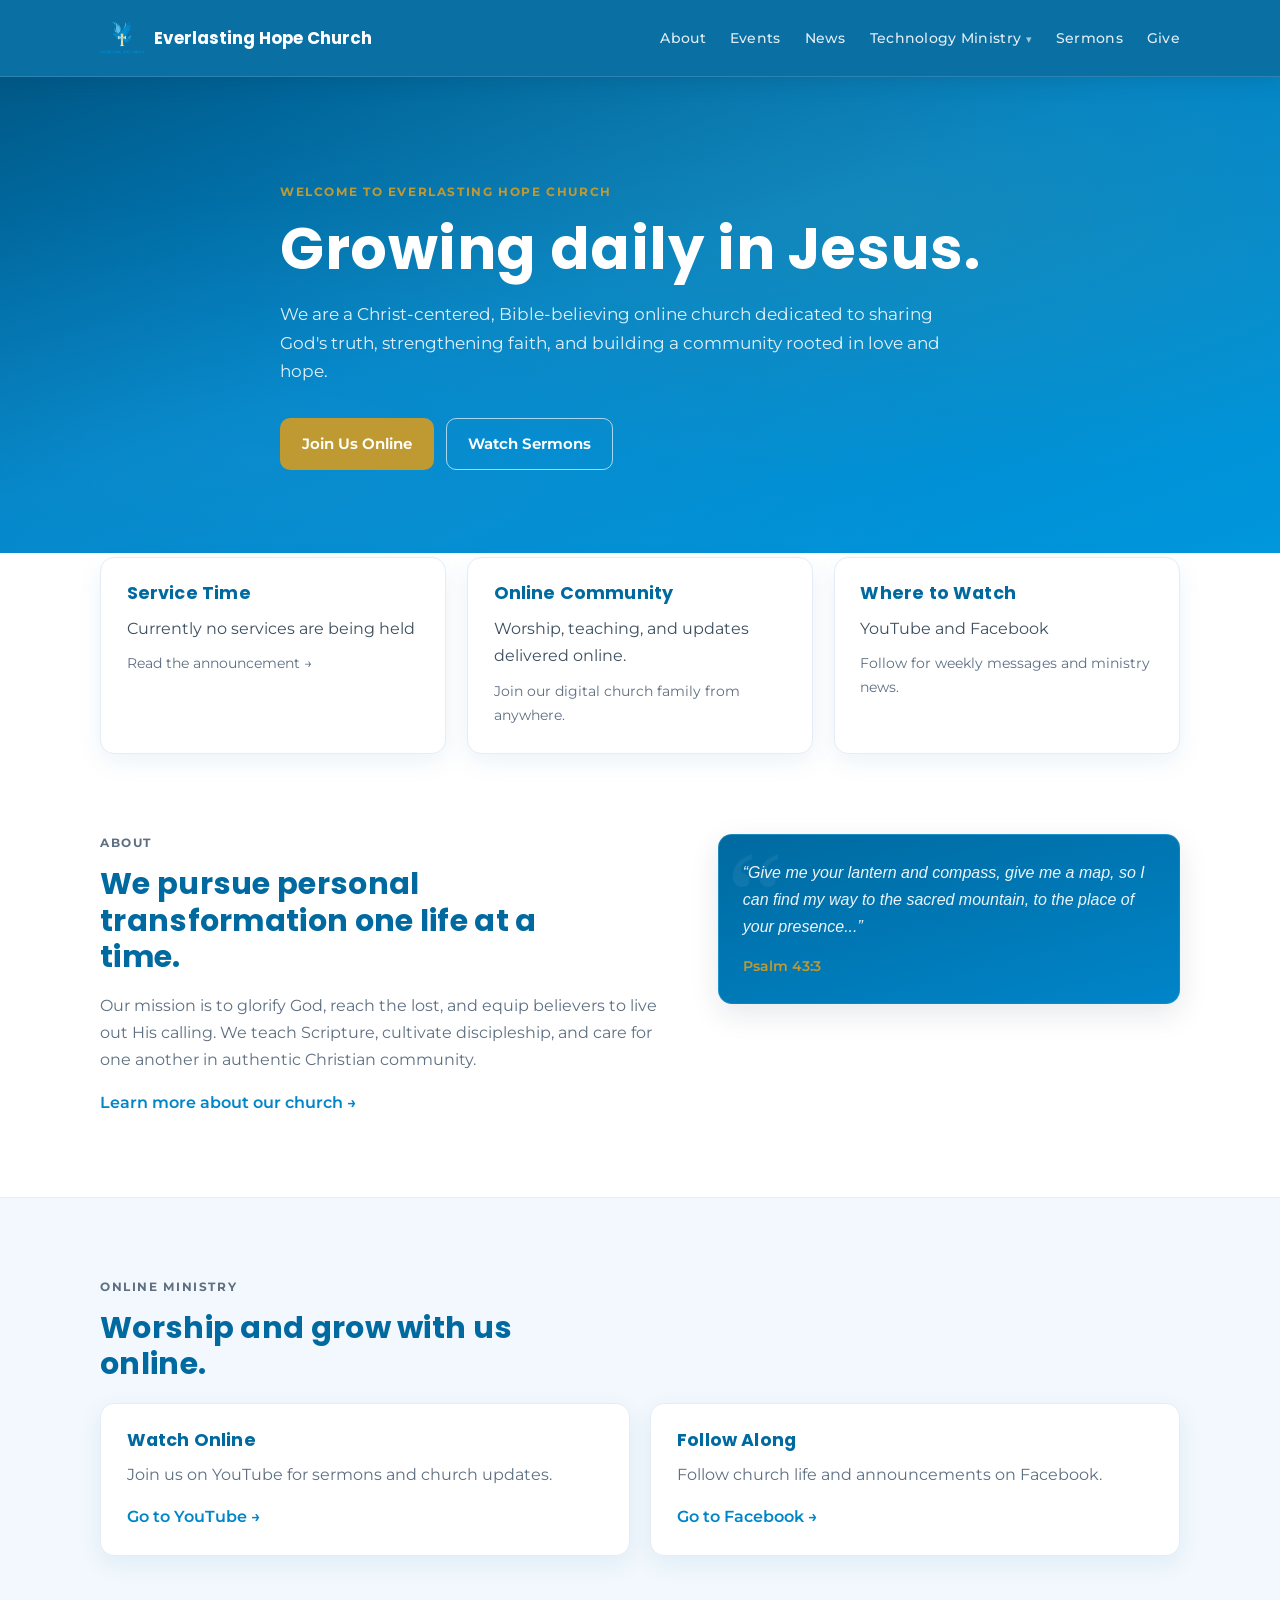
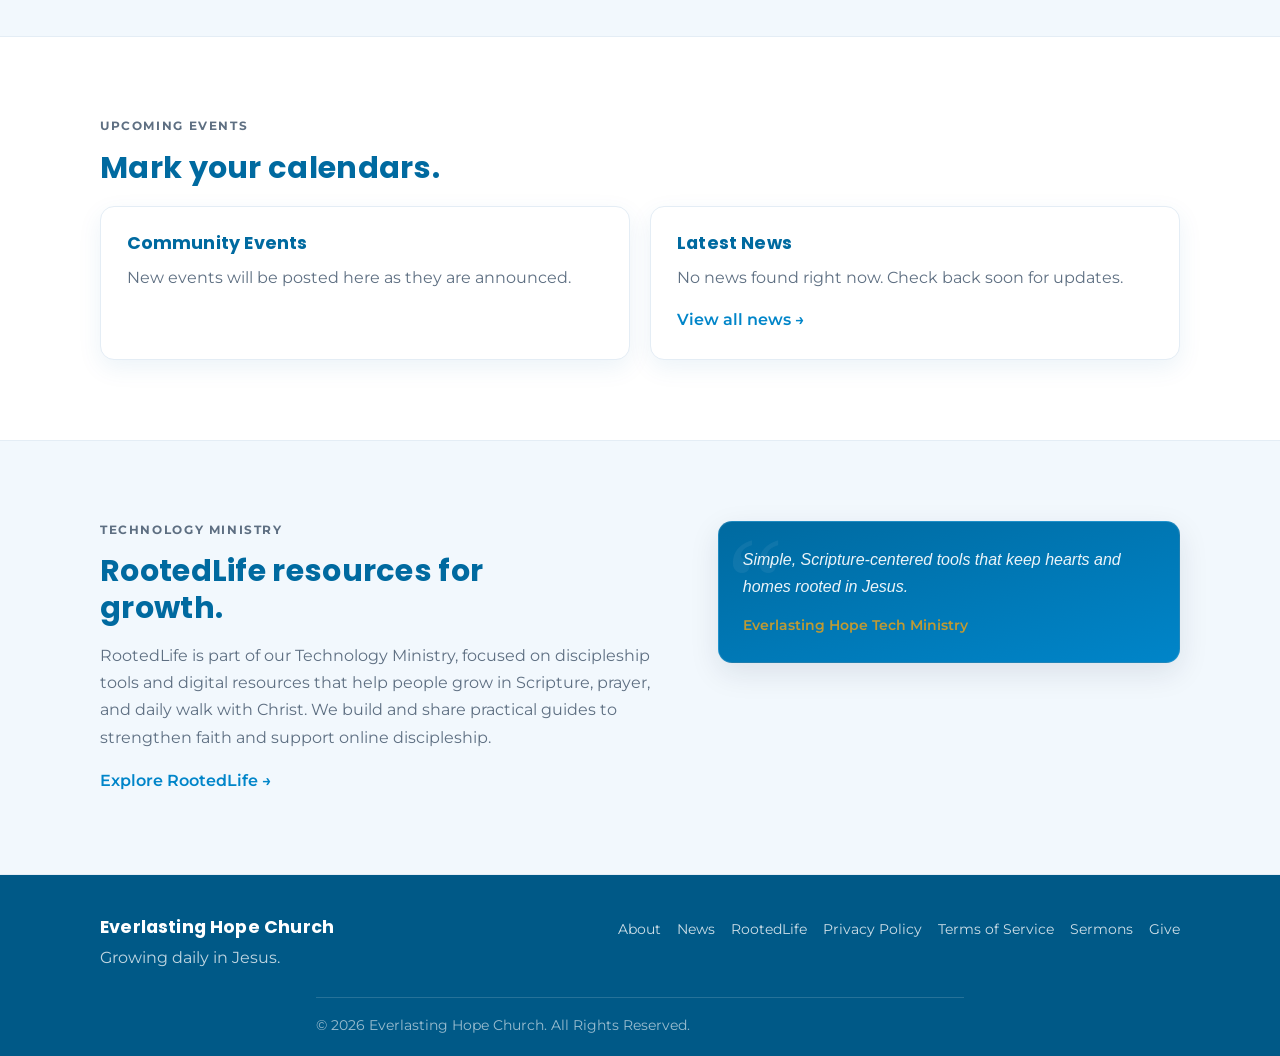
==== commit 7d8269d7: "Refactor code structure for improved readability and maintainability" ====
--- a/index.html
+++ b/index.html
@@ -9,13 +9,14 @@
   <link rel="preconnect" href="https://fonts.gstatic.com" crossorigin />
   <link href="https://fonts.googleapis.com/css2?family=Montserrat:wght@400;500;600;700&family=Poppins:wght@500;600;700&display=swap" rel="stylesheet" />
   <link rel="stylesheet" href="styles.css" />
-  <link rel="icon" type="image/svg+xml" href="data:image/svg+xml,<svg xmlns='http://www.w3.org/2000/svg' viewBox='0 0 24 24'><rect width='24' height='24' rx='4' fill='%231a3a5c'/><path d='M12 3v18M7 8h10' stroke='%23c8a96e' stroke-width='2' stroke-linecap='round'/></svg>" />
+  <link rel="icon" href="img/fulllogo_transparent_nobuffer.png" />
+  <link rel="apple-touch-icon" href="img/fulllogo_transparent_nobuffer.png" />
 </head>
 <body>
   <header class="site-header" role="banner">
     <div class="container nav-wrap">
       <a href="index.html" class="brand" aria-label="Everlasting Hope Church home">
-        <span class="brand-mark" aria-hidden="true">✚</span>
+        <img src="img/fulllogo_transparent_nobuffer.png" alt="Everlasting Hope Church logo" class="brand-logo" />
         <span>Everlasting Hope Church</span>
       </a>
 
@@ -37,7 +38,7 @@
           </div>
         </div>
         <a href="https://www.youtube.com/@everlastinghopechurch" target="_blank" rel="noopener">Sermons</a>
-        <a href="https://everlastinghopechurch.org/give" target="_blank" rel="noopener">Give</a>
+        <a href="give.html" target="_blank" rel="noopener">Give</a>
       </nav>
     </div>
 
@@ -48,7 +49,7 @@
       <a href="technology-ministry.html">Technology Ministry</a>
       <a href="rootedlife.html">RootedLife</a>
       <a href="https://www.youtube.com/@everlastinghopechurch" target="_blank" rel="noopener">Sermons</a>
-      <a href="https://everlastinghopechurch.org/give" target="_blank" rel="noopener">Give</a>
+      <a href="give.html">Give</a>
     </nav>
   </header>
 
@@ -71,9 +72,9 @@
     <section class="quick-info">
       <div class="container cards">
         <article class="card">
-          <h2>Service Time</h2>
-          <p>Sundays at 11:30 AM</p>
-          <small>New sermons uploaded to YouTube at 2:00 PM</small>
+          <h2><a href="news.html#service-update">Service Time</a></h2>
+          <p>Currently no services are being held</p>
+          <small><a href="news.html#service-update">Read the announcement →</a></small>
         </article>
         <article class="card">
           <h2>Online Community</h2>
@@ -176,7 +177,7 @@
         <a href="privacy-policy.html">Privacy Policy</a>
         <a href="terms-of-service.html">Terms of Service</a>
         <a href="https://www.youtube.com/@everlastinghopechurch" target="_blank" rel="noopener">Sermons</a>
-        <a href="https://everlastinghopechurch.org/give" target="_blank" rel="noopener">Give</a>
+        <a href="give.html" target="_blank" rel="noopener">Give</a>
       </nav>
     </div>
     <p class="copyright">© <span id="year">2026</span> Everlasting Hope Church. All Rights Reserved.</p>
--- a/styles.css
+++ b/styles.css
@@ -151,6 +151,13 @@
   white-space: nowrap;
 }
 
+.brand-logo {
+  height: 32px;
+  width: auto;
+  display: block;
+  flex-shrink: 0;
+}
+
 .brand-mark {
   width: 32px;
   height: 32px;
@@ -177,6 +184,7 @@
   padding: .25rem 0;
   position: relative;
   font-weight: 500;
+  transition: color var(--transition), background var(--transition);
 }
 
 .site-nav > a::after {
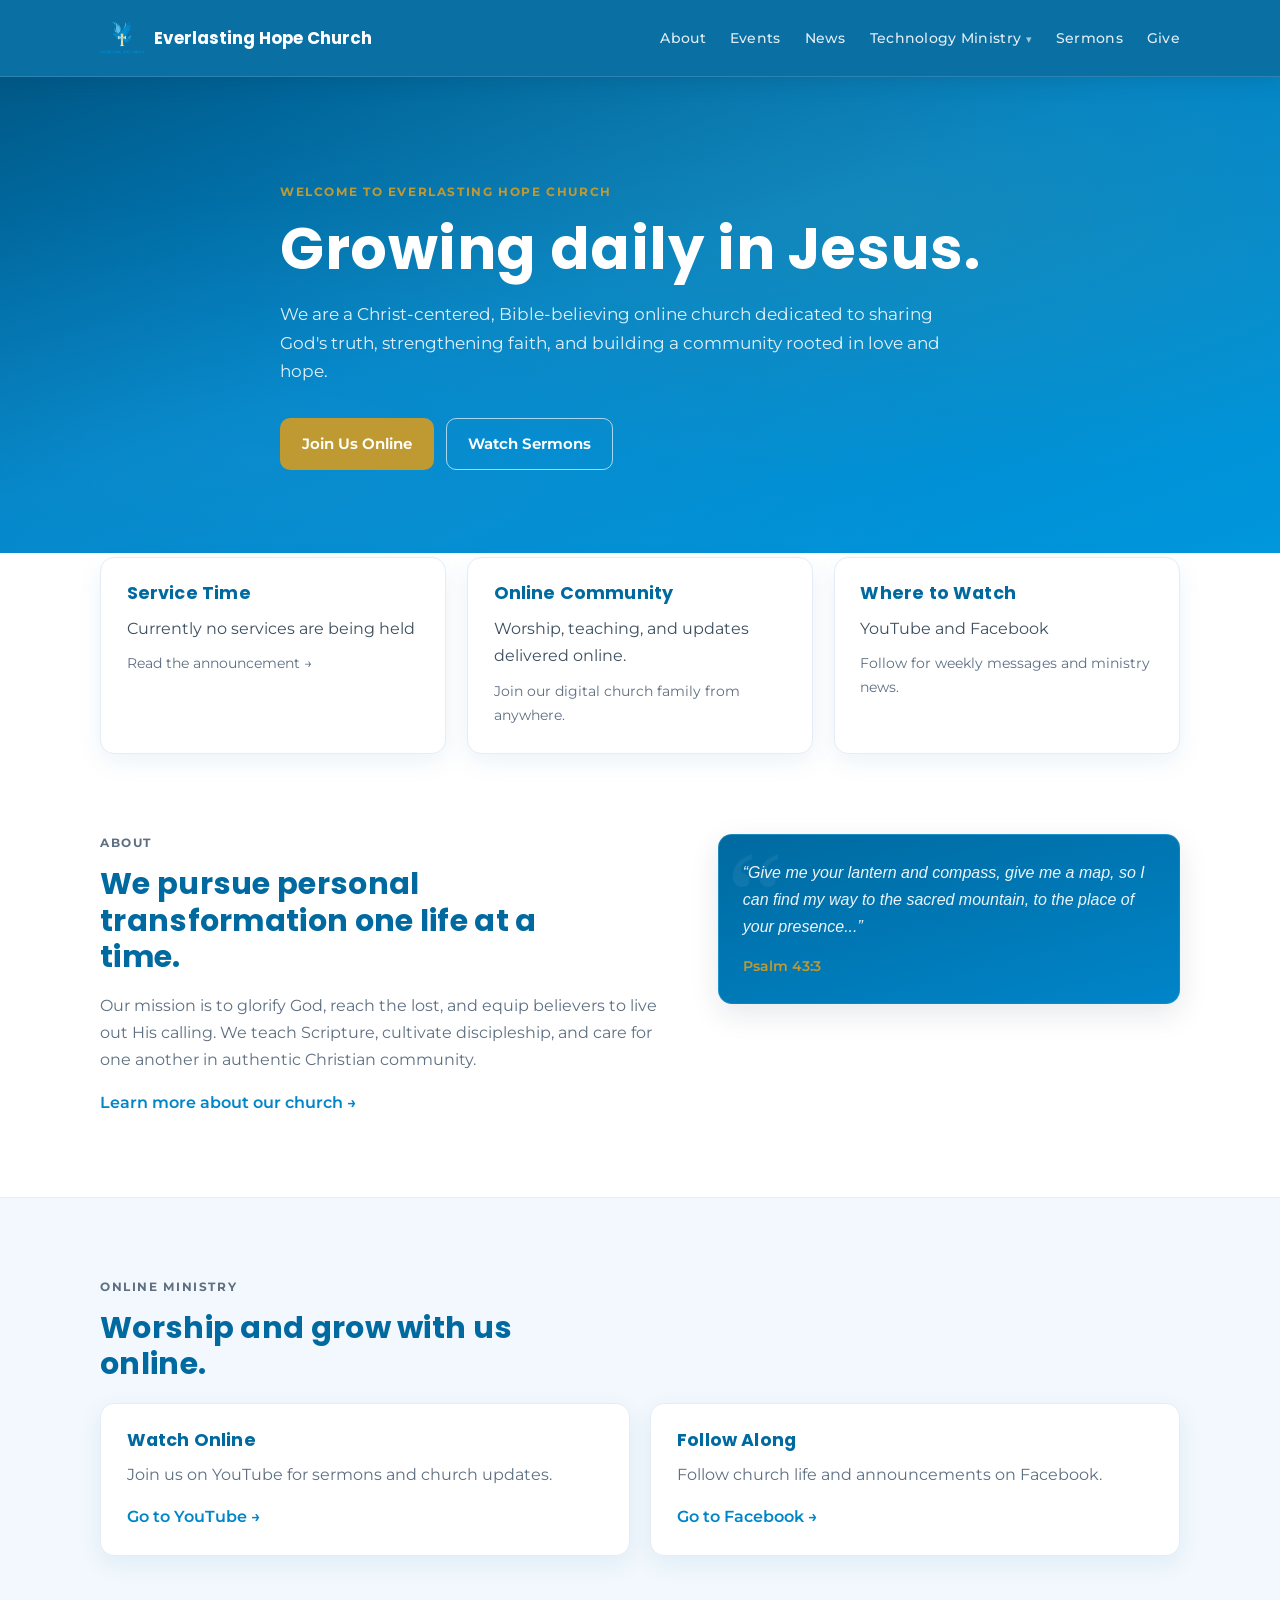
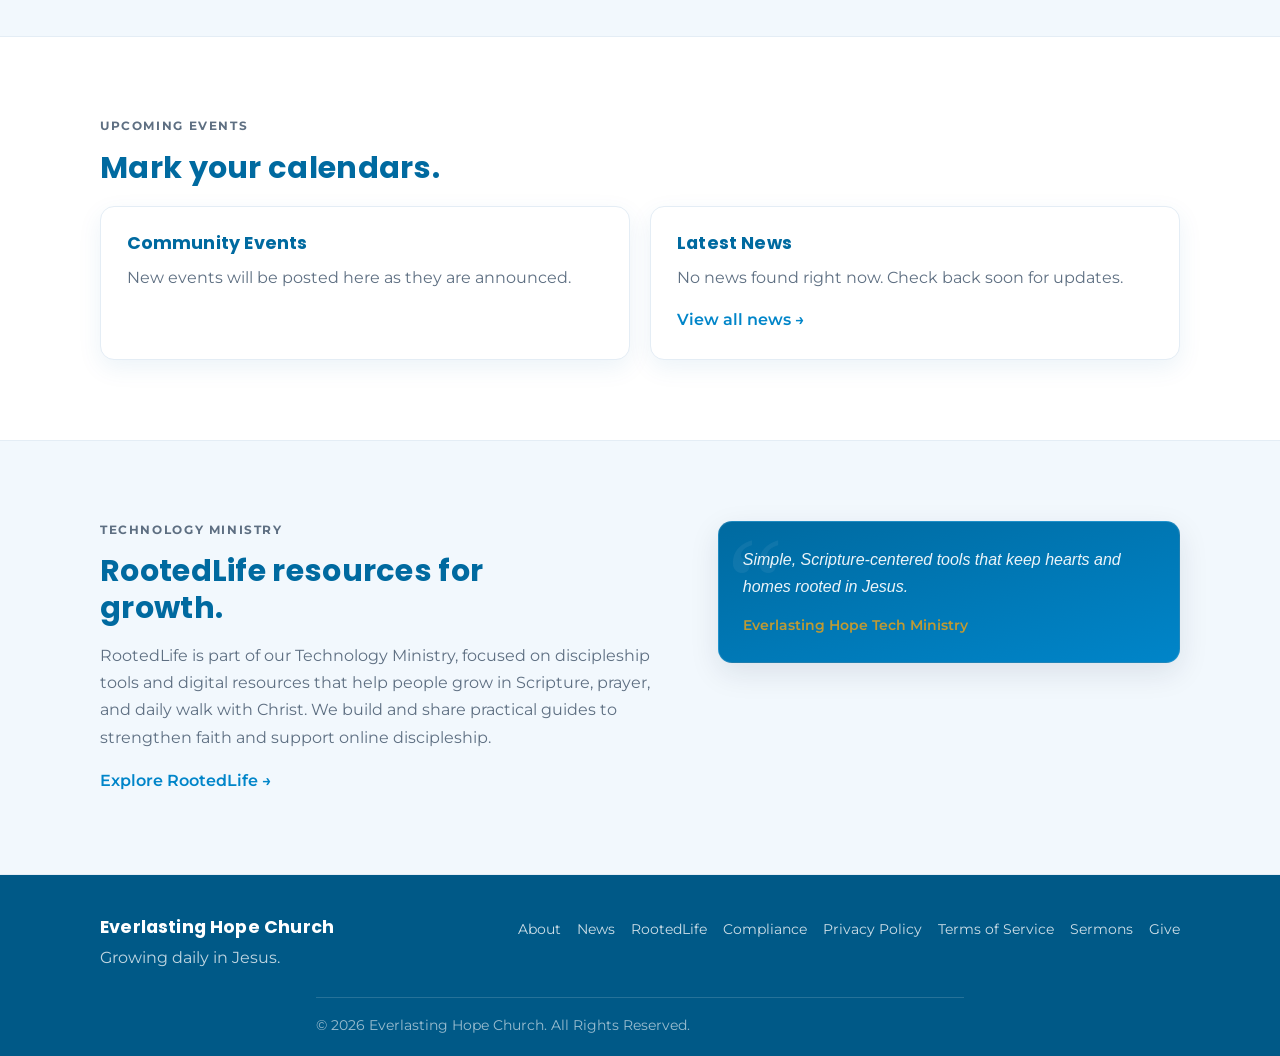
==== commit de351e71: "Add Compliance page and update navigation links across multiple pages" ====
--- a/index.html
+++ b/index.html
@@ -35,6 +35,7 @@
           <div class="nav-dropdown-menu" role="menu">
             <a href="technology-ministry.html" role="menuitem">Technology Ministry</a>
             <a href="rootedlife.html" role="menuitem">RootedLife</a>
+            <a href="compliance.html" role="menuitem">Compliance</a>
           </div>
         </div>
         <a href="https://www.youtube.com/@everlastinghopechurch" target="_blank" rel="noopener">Sermons</a>
@@ -48,6 +49,7 @@
       <a href="news.html">News</a>
       <a href="technology-ministry.html">Technology Ministry</a>
       <a href="rootedlife.html">RootedLife</a>
+      <a href="compliance.html">Compliance</a>
       <a href="https://www.youtube.com/@everlastinghopechurch" target="_blank" rel="noopener">Sermons</a>
       <a href="give.html">Give</a>
     </nav>
@@ -174,6 +176,7 @@
         <a href="about.html">About</a>
         <a href="news.html">News</a>
         <a href="rootedlife.html">RootedLife</a>
+      <a href="compliance.html">Compliance</a>
         <a href="privacy-policy.html">Privacy Policy</a>
         <a href="terms-of-service.html">Terms of Service</a>
         <a href="https://www.youtube.com/@everlastinghopechurch" target="_blank" rel="noopener">Sermons</a>
